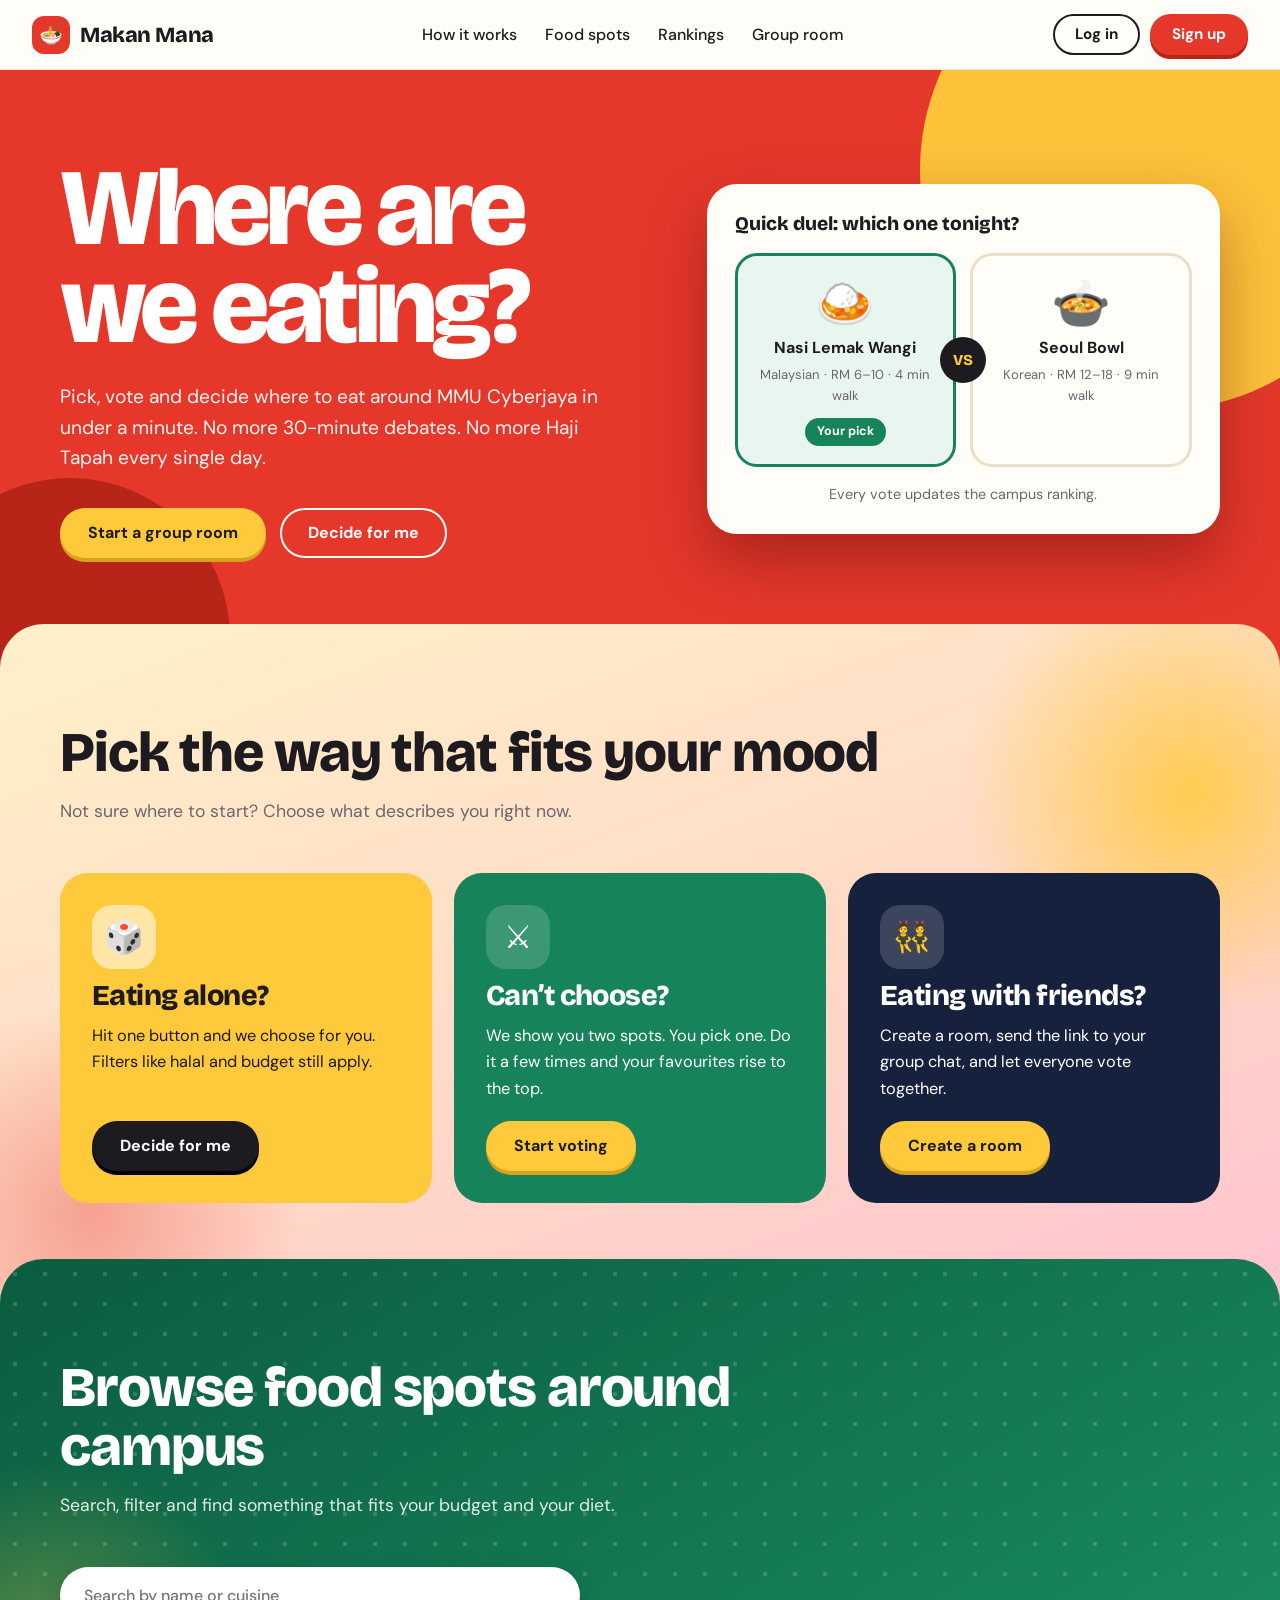
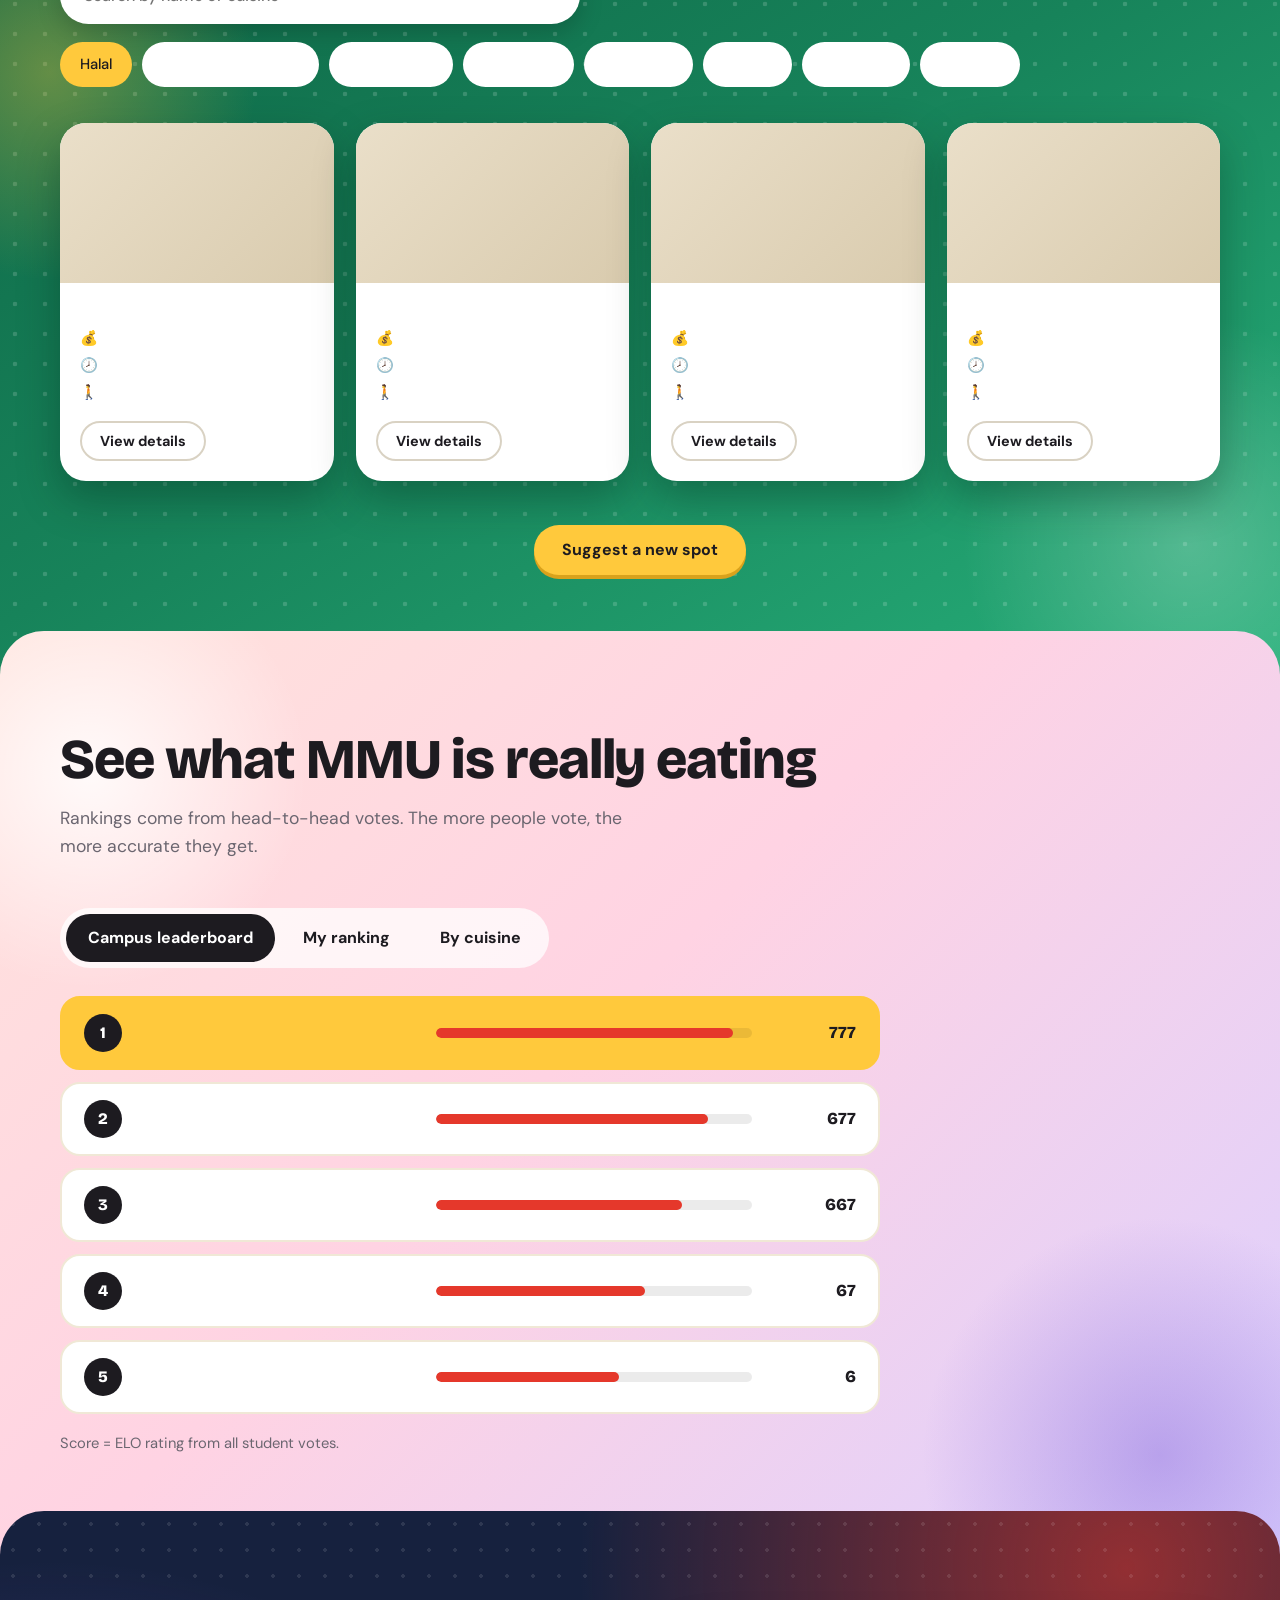
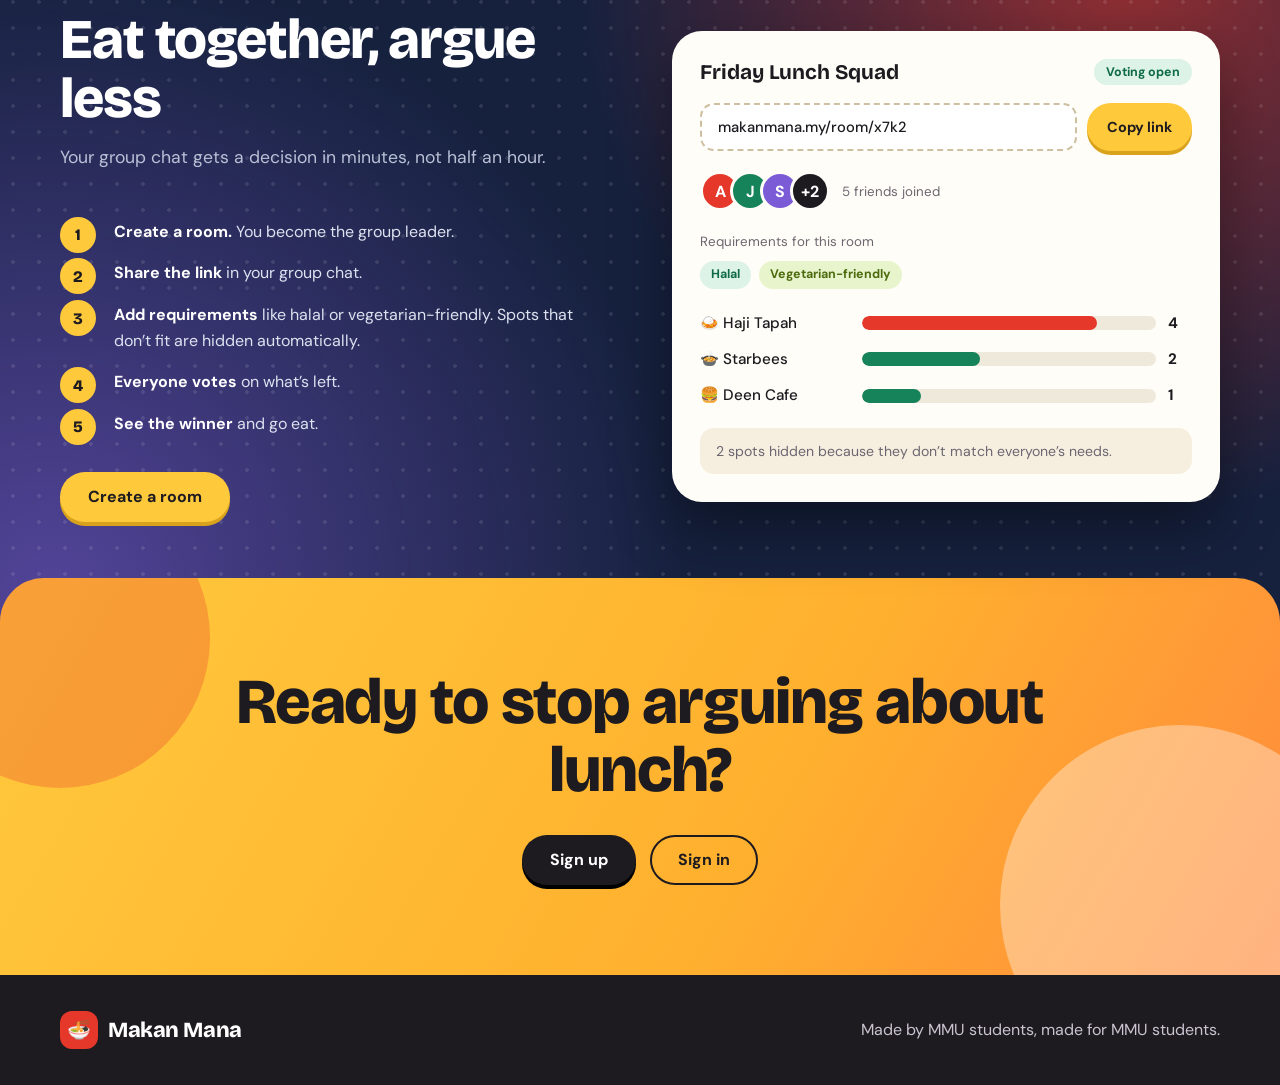
==== index.html @ 07e3cc0b "Added index.html and style.css" ====
<!DOCTYPE html>
<html lang="en">
<head>
<meta charset="UTF-8">
<meta name="viewport" content="width=device-width, initial-scale=1">
<title>Makan Mana – Decide where to eat at MMU Cyberjaya</title>
<link rel="preconnect" href="https://fonts.googleapis.com">
<link rel="preconnect" href="https://fonts.gstatic.com" crossorigin>
<link href="https://fonts.googleapis.com/css2?family=Bricolage+Grotesque:opsz,wght@12..96,700;12..96,800&family=DM+Sans:wght@400;500;700&display=swap" rel="stylesheet">
<link rel="stylesheet" href="style.css">
</head>
<body id="top">

<!-- NAV -->
<header class="nav">
  <a class="logo" href="#top"><span class="logo-mark">🍜</span>Makan Mana</a>
  <nav class="links" aria-label="Main">
    <a href="#how">How it works</a>
    <a href="#explore">Food spots</a>
    <a href="#rankings">Rankings</a>
    <a href="#group">Group room</a>
  </nav>
  <div class="auth">
    <button class="btn btn-ghost" type="button">Log in</button>
    <button class="btn btn-solid" type="button">Sign up</button>
  </div>
</header>

<main>

<!-- HERO -->
<section class="hero">
  <div class="wrap hero-grid">
    <div class="hero-copy">
      <h1>Where are we eating?</h1>
      <p class="lead">Pick, vote and decide where to eat around MMU Cyberjaya in under a minute. No more 30-minute debates. No more Haji Tapah every single day.</p>
      <div class="cta-row">
        <a class="btn btn-yellow" href="#group">Start a group room</a>
        <a class="btn btn-outline" href="#how">Decide for me</a>
      </div>
    </div>

    <div class="duel" id="vote">
      <p class="duel-title">Quick duel: which one tonight?</p>
      <div class="duel-opts">
        <label class="duel-opt">
          <input type="radio" name="duel" checked>
          <span class="duel-emoji">🍛</span>
          <strong>Nasi Lemak Wangi</strong>
          <small>Malaysian · RM 6–10 · 4 min walk</small>
          <span class="picked">Your pick</span>
        </label>
        <span class="vs">VS</span>
        <label class="duel-opt">
          <input type="radio" name="duel">
          <span class="duel-emoji">🍲</span>
          <strong>Seoul Bowl</strong>
          <small>Korean · RM 12–18 · 9 min walk</small>
          <span class="picked">Your pick</span>
        </label>
      </div>
      <p class="duel-note">Every vote updates the campus ranking.</p>
    </div>
  </div>
</section>

<!-- THREE WAYS -->
<section class="sec" id="how">
  <div class="wrap">
    <h2>Pick the way that fits your mood</h2>
    <p class="sub">Not sure where to start? Choose what describes you right now.</p>
    <div class="modes">
      <article class="mode m-yellow">
        <span class="mode-icon">🎲</span>
        <h3>Eating alone?</h3>
        <p>Hit one button and we choose for you. Filters like halal and budget still apply.</p>
        <button class="btn btn-dark" type="button">Decide for me</button>
      </article>
      <article class="mode m-green">
        <span class="mode-icon">⚔️</span>
        <h3>Can’t choose?</h3>
        <p>We show you two spots. You pick one. Do it a few times and your favourites rise to the top.</p>
        <a class="btn btn-yellow" href="#vote">Start voting</a>
      </article>
      <article class="mode m-navy">
        <span class="mode-icon">👯</span>
        <h3>Eating with friends?</h3>
        <p>Create a room, send the link to your group chat, and let everyone vote together.</p>
        <a class="btn btn-yellow" href="#group">Create a room</a>
      </article>
    </div>
  </div>
</section>

<!-- FOOD SPOTS -->
<section class="sec sec-sand" id="explore">
  <div class="wrap">
    <h2>Browse food spots around campus</h2>
    <p class="sub">Search, filter and find something that fits your budget and your diet.</p>

    <div class="filters">
      <input class="search" type="search" placeholder="Search by name or cuisine" aria-label="Search food spots">
      <div class="chips">
        <label class="chip"><input type="checkbox" checked>Halal</label>
        <label class="chip"><input type="checkbox">Vegetarian-friendly</label>
        <label class="chip"><input type="checkbox">Under RM10</label>
        <label class="chip"><input type="checkbox">Open now</label>
        <label class="chip"><input type="checkbox">Malaysian</label>
        <label class="chip"><input type="checkbox">Korean</label>
        <label class="chip"><input type="checkbox">Japanese</label>
        <label class="chip"><input type="checkbox">Western</label>
      </div>
    </div>

    <div class="cards" id="spot-list">
      <article class="spot">
        <div class="photo"></div>
        <div class="spot-body">
          <div class="tags"><span class="tag"></span><span class="tag"></span></div>
          <h3></h3>
          <ul class="facts">
            <li>💰 </li>
            <li>🕗 </li>
            <li>🚶 </li>
          </ul>
          <button class="btn btn-line" type="button">View details</button>
        </div>
      </article>
      <article class="spot">
        <div class="photo"></div>
        <div class="spot-body">
          <div class="tags"><span class="tag"></span><span class="tag"></span></div>
          <h3></h3>
          <ul class="facts">
            <li>💰 </li>
            <li>🕗 </li>
            <li>🚶 </li>
          </ul>
          <button class="btn btn-line" type="button">View details</button>
        </div>
      </article>
      <article class="spot">
        <div class="photo"></div>
        <div class="spot-body">
          <div class="tags"><span class="tag"></span><span class="tag"></span></div>
          <h3></h3>
          <ul class="facts">
            <li>💰 </li>
            <li>🕗 </li>
            <li>🚶 </li>
          </ul>
          <button class="btn btn-line" type="button">View details</button>
        </div>
      </article>
      <article class="spot">
        <div class="photo"></div>
        <div class="spot-body">
          <div class="tags"><span class="tag"></span><span class="tag"></span></div>
          <h3></h3>
          <ul class="facts">
            <li>💰 </li>
            <li>🕗 </li>
            <li>🚶 </li>
          </ul>
          <button class="btn btn-line" type="button">View details</button>
        </div>
      </article>
    </div>

    <div class="center"><button class="btn btn-dark" type="button">Suggest a new spot</button></div>
  </div>
</section>

<!-- RANKINGS -->
<section class="sec" id="rankings">
  <div class="wrap">
    <h2>See what MMU is really eating</h2>
    <p class="sub">Rankings come from head-to-head votes. The more people vote, the more accurate they get.</p>

    <div class="tabs">
      <input type="radio" name="rank" id="t1" checked>
      <input type="radio" name="rank" id="t2">
      <input type="radio" name="rank" id="t3">

      <div class="tabbar">
        <label for="t1">Campus leaderboard</label>
        <label for="t2">My ranking</label>
        <label for="t3">By cuisine</label>
      </div>

      <div class="panels">
        <div class="panel" id="p1">
          <ol class="board">
            <!-- Food name goes in each empty <span class="nm"></span>. -->
            <li><span class="pos">1</span><span class="nm"></span><span class="bar"><i style="width:94%"></i></span><span class="elo">777</span></li>
            <li><span class="pos">2</span><span class="nm"></span><span class="bar"><i style="width:86%"></i></span><span class="elo">677</span></li>
            <li><span class="pos">3</span><span class="nm"></span><span class="bar"><i style="width:78%"></i></span><span class="elo">667</span></li>
            <li><span class="pos">4</span><span class="nm"></span><span class="bar"><i style="width:66%"></i></span><span class="elo">67</span></li>
            <li><span class="pos">5</span><span class="nm"></span><span class="bar"><i style="width:58%"></i></span><span class="elo">6 </span></li>
          </ol>
          <p class="foot-note">Score = ELO rating from all student votes.</p>
        </div>

        <div class="panel" id="p2">
          <ol class="board">
            <!-- Food name goes in each empty <span class="nm"></span>. -->
            <li><span class="pos">1</span><span class="nm"></span><span class="bar"><i style="width:92%"></i></span><span class="elo">8 visits</span></li>
            <li><span class="pos">2</span><span class="nm"></span><span class="bar"><i style="width:70%"></i></span><span class="elo">6 visits</span></li>
            <li><span class="pos">3</span><span class="nm"></span><span class="bar"><i style="width:40%"></i></span><span class="elo">3 visits</span></li>
          </ol>
          <p class="foot-note">Built from your votes and visits. <button class="link-btn" type="button">Edit my list</button></p>
        </div>

        <div class="panel" id="p3">
          <div class="cuisines">
            <div class="cz"><span>🍛</span><h4>Malaysian</h4><p></p></div>
            <div class="cz"><span>🍲</span><h4>Korean</h4><p></p></div>
            <div class="cz"><span>🍜</span><h4>Japanese</h4><p></p></div>
            <div class="cz"><span>🍔</span><h4>Western</h4><p></p></div>
          </div>
          <p class="foot-note">The #1 spot in each cuisine right now.</p>
        </div>
      </div>
    </div>
  </div>
</section>

<! Group ROOM !>
<section class="sec sec-navy" id="group">
  <div class="wrap group-grid">
    <div class="group-copy">
      <h2>Eat together, argue less</h2>
      <p class="sub">Your group chat gets a decision in minutes, not half an hour.</p>
      <ol class="steps">
        <li><strong>Create a room.</strong> You become the group leader.</li>
        <li><strong>Share the link</strong> in your group chat.</li>
        <li><strong>Add requirements</strong> like halal or vegetarian-friendly. Spots that don’t fit are hidden automatically.</li>
        <li><strong>Everyone votes</strong> on what’s left.</li>
        <li><strong>See the winner</strong> and go eat.</li>
      </ol>
      <button class="btn btn-yellow" type="button">Create a room</button>
    </div>

    <div class="room" aria-label="Example group room">
      <div class="room-head">
        <strong>Friday Lunch Squad</strong>
        <span class="live">Voting open</span>
      </div>
      <div class="share">
        <input type="text" value="makanmana.my/room/x7k2" readonly aria-label="Room link">
        <button class="btn btn-yellow btn-sm" type="button">Copy link</button>
      </div>
      <div class="people">
        <span class="av a1">A</span><span class="av a2">J</span><span class="av a3">S</span><span class="av a4">+2</span>
        <small>5 friends joined</small>
      </div>
      <div class="reqs">
        <small>Requirements for this room</small>
        <span class="tag tag-halal">Halal</span><span class="tag tag-veg">Vegetarian-friendly</span>
      </div>
      <ul class="votes">
        <li><span>🍛 Haji Tapah</span><span class="vbar"><i style="width:80%"></i></span><b>4</b></li>
        <li><span>🍲 Starbees</span><span class="vbar"><i style="width:40%"></i></span><b>2</b></li>
        <li><span>🍔 Deen Cafe</span><span class="vbar"><i style="width:20%"></i></span><b>1</b></li>
      </ul>
      <p class="hidden-note">2 spots hidden because they don’t match everyone’s needs.</p>
    </div>
  </div>
</section>

<!-- FINAL CTA -->
<section class="cta-band">
  <div class="wrap">
    <h2>Ready to stop arguing about lunch?</h2>
    <div class="cta-row center-row">
      <button class="btn btn-dark" type="button">Sign up</button>
      <button class="btn btn-outline-dark" type="button">Sign in</button>
    </div>
  </div>
</section>

</main>

<footer class="footer">
  <div class="wrap foot-row">
    <a class="logo" href="#top"><span class="logo-mark">🍜</span>Makan Mana</a>
    <p>Made by MMU students, made for MMU students.</p>
  </div>
</footer>

</body>
</html>
---- style.css ----
/* ---------- Tokens ---------- */
:root{
  --red:#E5382B; --red-dark:#B72418;
  --yellow:#FFC93C; --green:#17835A; --navy:#16213E;
  --paper:#FFFDF7; --sand:#F6EFE0; --ink:#1D1B20; --muted:#6B6670;
  --display:"Bricolage Grotesque","Trebuchet MS",system-ui,sans-serif;
  --body:"DM Sans",system-ui,-apple-system,"Segoe UI",sans-serif;
}
*{box-sizing:border-box;margin:0;padding:0}
html{scroll-behavior:smooth;scroll-padding-top:80px}
body{font-family:var(--body);color:var(--ink);background:var(--paper);line-height:1.6;-webkit-font-smoothing:antialiased}
a{color:inherit;text-decoration:none}
ul,ol{list-style:none}
h1,h2,h3,h4{font-family:var(--display);font-weight:800;line-height:1.05;letter-spacing:-.02em}
:focus-visible{outline:3px solid var(--yellow);outline-offset:3px}
.wrap{max-width:1160px;margin:0 auto}
.center{text-align:center;margin-top:44px}

/* ---------- Buttons ---------- */
.btn{display:inline-block;font:700 1rem/1 var(--body);padding:15px 26px;border-radius:999px;border:2px solid transparent;cursor:pointer;transition:transform .15s,box-shadow .15s,background .15s}
.btn:hover{transform:translateY(-2px)}
.btn-sm{padding:11px 18px;font-size:.9rem}
.btn-solid{background:var(--red);color:#fff;box-shadow:0 4px 0 var(--red-dark)}
.btn-ghost{background:transparent;color:var(--ink);border-color:var(--ink)}
.btn-yellow{background:var(--yellow);color:var(--ink);box-shadow:0 4px 0 #D9A21C}
.btn-outline{background:transparent;color:#fff;border-color:#fff}
.btn-outline:hover{background:#fff;color:var(--red)}
.btn-dark{background:var(--ink);color:#fff;box-shadow:0 4px 0 #000}
.btn-outline-dark{background:transparent;color:var(--ink);border-color:var(--ink)}
.btn-line{background:transparent;color:var(--ink);border-color:#D9D2C3;padding:11px 18px;font-size:.9rem}
.btn-line:hover{border-color:var(--ink)}
.link-btn{background:none;border:0;font:700 inherit/inherit var(--body);color:var(--red);text-decoration:underline;cursor:pointer}

/* ---------- Nav ---------- */
.nav{position:sticky;top:0;z-index:50;display:flex;align-items:center;justify-content:space-between;gap:24px;padding:14px 32px;background:rgba(255,253,247,.92);backdrop-filter:blur(10px);border-bottom:1px solid #EFE8D8}
.logo{display:flex;align-items:center;gap:10px;font:800 1.35rem var(--display);letter-spacing:-.02em}
.logo-mark{display:grid;place-items:center;width:38px;height:38px;border-radius:12px;background:var(--red);font-size:1.2rem}
.links{display:flex;gap:28px;font-weight:500}
.links a:hover{color:var(--red)}
.auth{display:flex;gap:10px}
.auth .btn{padding:11px 20px;font-size:.95rem}

/* ---------- Hero ---------- */
.hero{position:relative;overflow:hidden;background:var(--red);color:#fff;padding:90px 32px 110px}
.hero::before{content:"";position:absolute;right:-120px;top:-140px;width:480px;height:480px;border-radius:50%;background:var(--yellow);opacity:.95}
.hero::after{content:"";position:absolute;left:-90px;bottom:-130px;width:320px;height:320px;border-radius:50%;background:var(--red-dark)}
.hero-grid{position:relative;z-index:1;display:grid;grid-template-columns:1.15fr 1fr;gap:56px;align-items:center}
.hero h1{font-size:clamp(3.2rem,8.5vw,7rem);line-height:.9;letter-spacing:-.04em}
.lead{margin:26px 0 34px;max-width:30em;font-size:1.2rem;opacity:.95}
.cta-row{display:flex;flex-wrap:wrap;gap:14px}

.duel{background:var(--paper);color:var(--ink);padding:28px;border-radius:30px;box-shadow:0 26px 60px rgba(60,0,0,.35)}
.duel-title{font:800 1.2rem var(--display);margin-bottom:18px}
.duel-opts{position:relative;display:grid;grid-template-columns:1fr 1fr;gap:14px}
.duel-opt{position:relative;display:flex;flex-direction:column;gap:4px;padding:22px 16px 18px;border:3px solid #EADFC9;border-radius:22px;cursor:pointer;text-align:center;transition:border-color .15s,background .15s,transform .15s}
.duel-opt input{position:absolute;opacity:0;pointer-events:none}
.duel-opt:hover{transform:translateY(-3px)}
.duel-opt:has(input:checked){border-color:var(--green);background:#E9F6EF}
.duel-opt:has(input:focus-visible){outline:3px solid var(--yellow);outline-offset:3px}
.duel-emoji{font-size:3rem;line-height:1.1}
.duel-opt small{color:var(--muted);font-size:.82rem}
.picked{display:none;margin-top:8px;align-self:center;padding:4px 12px;border-radius:999px;background:var(--green);color:#fff;font-size:.78rem;font-weight:700}
.duel-opt:has(input:checked) .picked{display:inline-block}
.vs{position:absolute;left:50%;top:50%;transform:translate(-50%,-50%);z-index:2;display:grid;place-items:center;width:46px;height:46px;border-radius:50%;background:var(--ink);color:var(--yellow);font:800 .95rem var(--display)}
.duel-note{margin-top:16px;color:var(--muted);font-size:.9rem;text-align:center}

/* ---------- Sections ---------- */
.sec{padding:100px 32px}
.sec h2{font-size:clamp(2.1rem,4.6vw,3.5rem);max-width:15em}
.sub{margin:14px 0 48px;max-width:34em;font-size:1.1rem;color:var(--muted)}
.sec-sand{background:var(--sand)}
.sec-navy{background:var(--navy);color:#fff}
.sec-navy .sub{color:#B9C0D6}

/* Modes */
.modes{display:grid;grid-template-columns:repeat(3,1fr);gap:22px}
.mode{display:flex;flex-direction:column;align-items:flex-start;gap:12px;padding:32px;border-radius:28px;min-height:330px}
.mode p{flex:1;font-size:1.02rem}
.mode h3{font-size:1.8rem}
.mode-icon{display:grid;place-items:center;width:64px;height:64px;border-radius:20px;background:rgba(255,255,255,.55);font-size:2rem}
.m-yellow{background:var(--yellow)}
.m-green{background:var(--green);color:#fff}
.m-green .mode-icon,.m-navy .mode-icon{background:rgba(255,255,255,.16)}
.m-navy{background:var(--navy);color:#fff}

/* Filters */
.filters{margin-bottom:36px}
.search{width:100%;max-width:520px;padding:16px 22px;border:2px solid #E2D8C2;border-radius:999px;background:#fff;font:500 1rem var(--body)}
.search:focus{outline:none;border-color:var(--red)}
.chips{display:flex;flex-wrap:wrap;gap:10px;margin-top:18px}
.chip{position:relative;padding:9px 18px;border:2px solid #E2D8C2;border-radius:999px;background:#fff;font-weight:500;font-size:.92rem;cursor:pointer;transition:all .15s}
.chip input{position:absolute;opacity:0;pointer-events:none}
.chip:hover{border-color:var(--ink)}
.chip:has(input:checked){background:var(--ink);border-color:var(--ink);color:#fff}
.chip:has(input:focus-visible){outline:3px solid var(--yellow);outline-offset:2px}

/* Spot cards */
.cards{display:grid;grid-template-columns:repeat(4,1fr);gap:22px}
.spot{overflow:hidden;border-radius:26px;background:#fff;box-shadow:0 10px 30px rgba(70,50,10,.1);transition:transform .2s}
.spot:hover{transform:translateY(-6px)}
.photo{display:grid;place-items:center;height:160px;font-size:4rem}
.p1{background:linear-gradient(135deg,#FFB347,#FF7A3D)}
.p2{background:linear-gradient(135deg,#FF8FA3,#E5382B)}
.p3{background:linear-gradient(135deg,#7DD3A8,#17835A)}
.p4{background:linear-gradient(135deg,#FFE066,#F4A300)}
.spot-body{display:flex;flex-direction:column;gap:12px;padding:20px}
.spot h3{font-size:1.3rem}
.tags{display:flex;flex-wrap:wrap;gap:6px}
.tag{padding:4px 11px;border-radius:999px;background:#EFE9DC;font-size:.78rem;font-weight:700}
.tag-halal{background:#DDF3E8;color:#0E6A47}
.tag-veg{background:#E8F5CC;color:#4C6B0E}
.facts{display:grid;gap:4px;font-size:.9rem;color:var(--muted)}
.spot .btn{align-self:flex-start;margin-top:4px}

/* Rankings (CSS-only tabs) */
.tabs input{position:absolute;opacity:0;pointer-events:none}
.tabbar{display:inline-flex;flex-wrap:wrap;gap:6px;padding:6px;border-radius:999px;background:var(--sand)}
.tabbar label{padding:11px 22px;border-radius:999px;font-weight:700;cursor:pointer;transition:background .15s}
.tabbar label:hover{background:#EADFC9}
#t1:checked ~ .tabbar label[for="t1"],
#t2:checked ~ .tabbar label[for="t2"],
#t3:checked ~ .tabbar label[for="t3"]{background:var(--ink);color:#fff}
#t1:focus-visible ~ .tabbar label[for="t1"],
#t2:focus-visible ~ .tabbar label[for="t2"],
#t3:focus-visible ~ .tabbar label[for="t3"]{outline:3px solid var(--yellow);outline-offset:2px}
.panels{margin-top:28px}
.panel{display:none;max-width:820px}
#t1:checked ~ .panels #p1,
#t2:checked ~ .panels #p2,
#t3:checked ~ .panels #p3{display:block}
.board{display:grid;gap:12px}
.board li{display:grid;grid-template-columns:46px 1.3fr 1.5fr 88px;align-items:center;gap:16px;padding:16px 22px;border-radius:20px;background:#fff;border:2px solid #F0E8D6}
.board li:first-child{background:var(--yellow);border-color:var(--yellow)}
.pos{display:grid;place-items:center;width:38px;height:38px;border-radius:50%;background:var(--ink);color:#fff;font:800 1rem var(--display)}
.nm{font-weight:700}
.bar{height:10px;border-radius:99px;background:rgba(0,0,0,.08);overflow:hidden}
.bar i{display:block;height:100%;border-radius:99px;background:var(--red)}
.elo{text-align:right;font:800 1.05rem var(--display)}
.foot-note{margin-top:18px;color:var(--muted);font-size:.92rem}
.cuisines{display:grid;grid-template-columns:repeat(4,1fr);gap:16px;max-width:none}
.cz{padding:24px;border-radius:22px;background:var(--sand);text-align:center}
.cz span{font-size:2.4rem}
.cz h4{margin:6px 0 2px;font-size:1.15rem}
.cz p{font-weight:500;color:var(--muted)}

/* Group room */
.group-grid{display:grid;grid-template-columns:1fr 1fr;gap:64px;align-items:center}
.steps{counter-reset:s;display:grid;gap:16px;margin-bottom:36px}
.steps li{counter-increment:s;position:relative;padding-left:54px;color:#DDE2F0}
.steps li::before{content:counter(s);position:absolute;left:0;top:-2px;display:grid;place-items:center;width:36px;height:36px;border-radius:50%;background:var(--yellow);color:var(--ink);font:800 1rem var(--display)}
.steps strong{color:#fff}
.room{padding:28px;border-radius:30px;background:var(--paper);color:var(--ink);box-shadow:0 26px 60px rgba(0,0,0,.4)}
.room-head{display:flex;justify-content:space-between;align-items:center;margin-bottom:18px;font:800 1.3rem var(--display)}
.live{padding:5px 12px;border-radius:999px;background:#DDF3E8;color:#0E6A47;font:700 .78rem var(--body)}
.share{display:flex;gap:10px;margin-bottom:20px}
.share input{flex:1;min-width:0;padding:12px 16px;border:2px dashed #CDBF9F;border-radius:14px;background:#fff;font:500 .92rem var(--body);color:var(--ink)}
.people{display:flex;align-items:center;margin-bottom:20px}
.av{display:grid;place-items:center;width:40px;height:40px;margin-right:-10px;border:3px solid var(--paper);border-radius:50%;font-weight:700;color:#fff}
.a1{background:var(--red)}.a2{background:var(--green)}.a3{background:#7B5BD6}.a4{background:var(--ink)}
.people small{margin-left:22px;color:var(--muted)}
.reqs{display:flex;flex-wrap:wrap;align-items:center;gap:8px;margin-bottom:22px}
.reqs small{width:100%;color:var(--muted)}
.votes{display:grid;gap:12px}
.votes li{display:grid;grid-template-columns:150px 1fr 24px;align-items:center;gap:12px;font-weight:500;font-size:.95rem}
.vbar{height:14px;border-radius:99px;background:#EFE9DC;overflow:hidden}
.vbar i{display:block;height:100%;border-radius:99px;background:var(--green)}
.votes li:first-child .vbar i{background:var(--red)}
.hidden-note{margin-top:20px;padding:12px 16px;border-radius:14px;background:var(--sand);color:var(--muted);font-size:.88rem}

/* CTA + footer */
.cta-band{padding:90px 32px;background:var(--yellow);text-align:center}
.cta-band h2{margin:0 auto 32px;max-width:14em;font-size:clamp(2.2rem,5vw,4rem)}
.center-row{justify-content:center}
.footer{padding:36px 32px;background:var(--ink);color:#C9C4D0}
.foot-row{display:flex;flex-wrap:wrap;justify-content:space-between;align-items:center;gap:16px}
.footer .logo{color:#fff}

/* ---------- Responsive ---------- */
@media (max-width:1020px){
  .cards{grid-template-columns:repeat(2,1fr)}
  .modes{grid-template-columns:1fr}
  .mode{min-height:0}
  .cuisines{grid-template-columns:repeat(2,1fr)}
}
@media (max-width:860px){
  .hero-grid,.group-grid{grid-template-columns:1fr}
  .group-grid{gap:44px}
  .links{display:none}
}
@media (max-width:560px){
  .nav{padding:12px 16px}
  .auth .btn{padding:10px 14px}
  .hero{padding:60px 20px 80px}
  .sec,.cta-band{padding:72px 20px}
  .cards{grid-template-columns:1fr}
  .board li{grid-template-columns:38px 1fr 70px}
  .board .bar{display:none}
  .votes li{grid-template-columns:120px 1fr 20px}
  .duel,.room{padding:20px}
}
@media (prefers-reduced-motion:reduce){
  html{scroll-behavior:auto}
  *{transition:none!important}
}

/* ---------- Blank placeholders ---------- */
.photo{background:linear-gradient(135deg,#EADFC9,#D9CBAE)}
.tag:empty{display:none}
.board:empty::before{content:"Rankings will show up here.";display:block;padding:34px;border:2px dashed rgba(22,33,62,.25);border-radius:20px;background:rgba(255,255,255,.65);color:var(--muted);text-align:center;font-weight:500}

/* ---------- Colourful layered sections ---------- */
.sec,.cta-band{position:relative;overflow:hidden;margin-top:-44px;border-radius:44px 44px 0 0}
.sec .wrap,.cta-band .wrap{position:relative;z-index:1}
.sec::before,.sec::after,.cta-band::before,.cta-band::after{content:"";position:absolute;pointer-events:none}

/* How it works: sunrise */
#how{background:linear-gradient(160deg,#FFF1C9 0%,#FFD9C7 55%,#FFC4D0 100%)}
#how::before{right:-140px;top:-60px;width:460px;height:460px;border-radius:50%;background:radial-gradient(circle,rgba(255,201,60,.85),rgba(255,201,60,0) 70%)}
#how::after{left:-120px;bottom:-120px;width:420px;height:420px;border-radius:50%;background:radial-gradient(circle,rgba(229,56,43,.35),rgba(229,56,43,0) 70%)}

/* Food spots: pandan green with dot pattern */
#explore{background:radial-gradient(rgba(255,255,255,.16) 2px,transparent 2.6px) 0 0/30px 30px,linear-gradient(150deg,#0B5C3F 0%,#17835A 55%,#27B07A 100%);color:#fff}
#explore::before{left:-160px;top:20%;width:420px;height:420px;border-radius:50%;background:radial-gradient(circle,rgba(255,201,60,.35),rgba(255,201,60,0) 70%)}
#explore::after{right:-140px;bottom:-100px;width:460px;height:460px;border-radius:50%;background:radial-gradient(circle,rgba(255,255,255,.22),rgba(255,255,255,0) 70%)}
#explore .sub{color:rgba(255,255,255,.88)}
#explore .search{border-color:transparent;box-shadow:0 8px 24px rgba(0,0,0,.18)}
#explore .chip{border-color:transparent}
#explore .chip:has(input:checked){background:var(--yellow);color:var(--ink)}
#explore .spot{box-shadow:0 18px 40px rgba(0,40,25,.35)}
#explore .btn-dark{background:var(--yellow);color:var(--ink);box-shadow:0 4px 0 #D9A21C}

/* Rankings: blush and lavender */
#rankings{background:linear-gradient(135deg,#FFE3DC 0%,#FFD3E3 45%,#DCD0FF 100%)}
#rankings::before{left:-130px;top:-80px;width:440px;height:440px;border-radius:50%;background:radial-gradient(circle,rgba(255,255,255,.85),rgba(255,255,255,0) 70%)}
#rankings::after{right:-120px;bottom:-140px;width:480px;height:480px;border-radius:50%;background:radial-gradient(circle,rgba(123,91,214,.4),rgba(123,91,214,0) 70%)}
#rankings .tabbar{background:rgba(255,255,255,.75)}
#rankings .tabbar label:hover{background:rgba(255,201,60,.45)}
#rankings .cz{background:rgba(255,255,255,.8)}

/* Group room: night glow */
#group{background:radial-gradient(circle at 88% 8%,rgba(229,56,43,.6),transparent 42%),radial-gradient(circle at 4% 96%,rgba(123,91,214,.6),transparent 45%),var(--navy)}
#group::before{inset:0;background:radial-gradient(rgba(255,255,255,.1) 1.6px,transparent 2px) 0 0/26px 26px}

/* Final call to action */
.cta-band{background:linear-gradient(120deg,#FFC93C 0%,#FFB02E 60%,#FF8A3D 100%)}
.cta-band::before{left:-90px;top:-90px;width:300px;height:300px;border-radius:50%;background:rgba(229,56,43,.28)}
.cta-band::after{right:-80px;bottom:-110px;width:360px;height:360px;border-radius:50%;background:rgba(255,255,255,.35)}
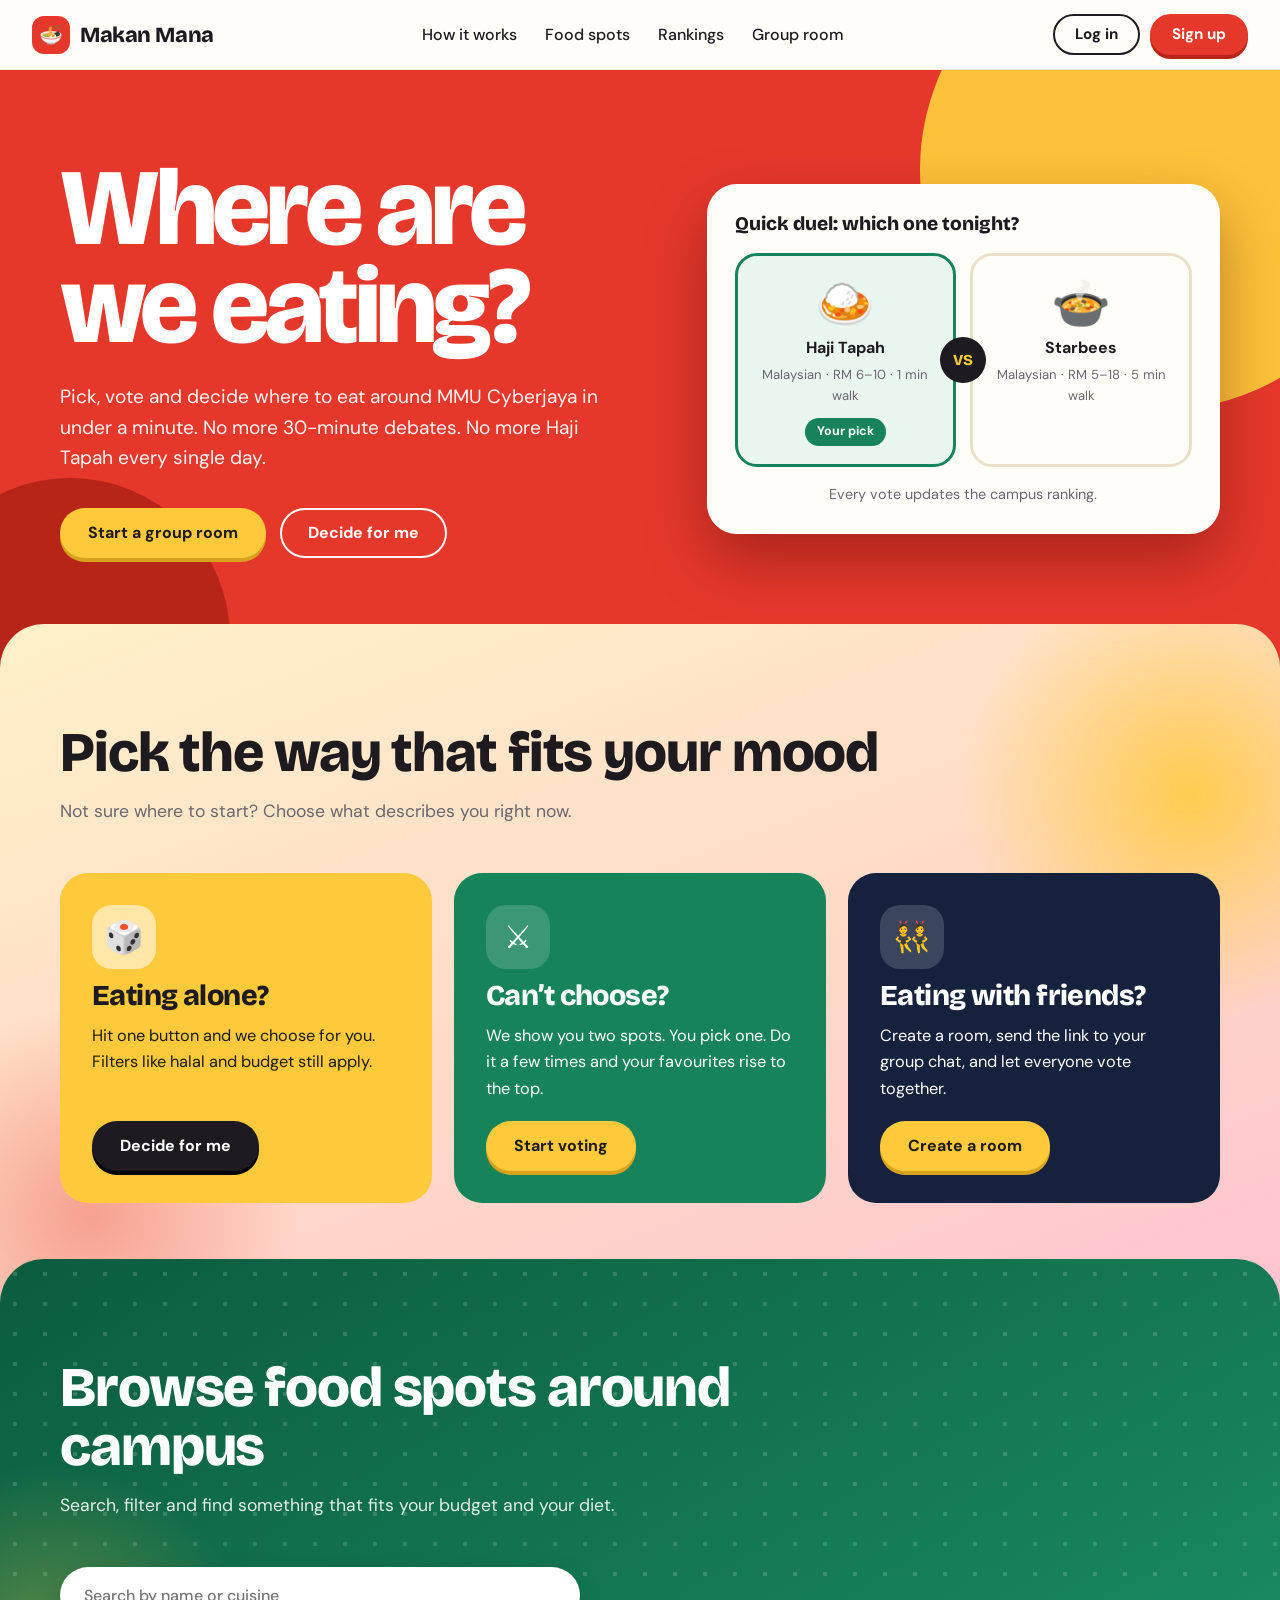
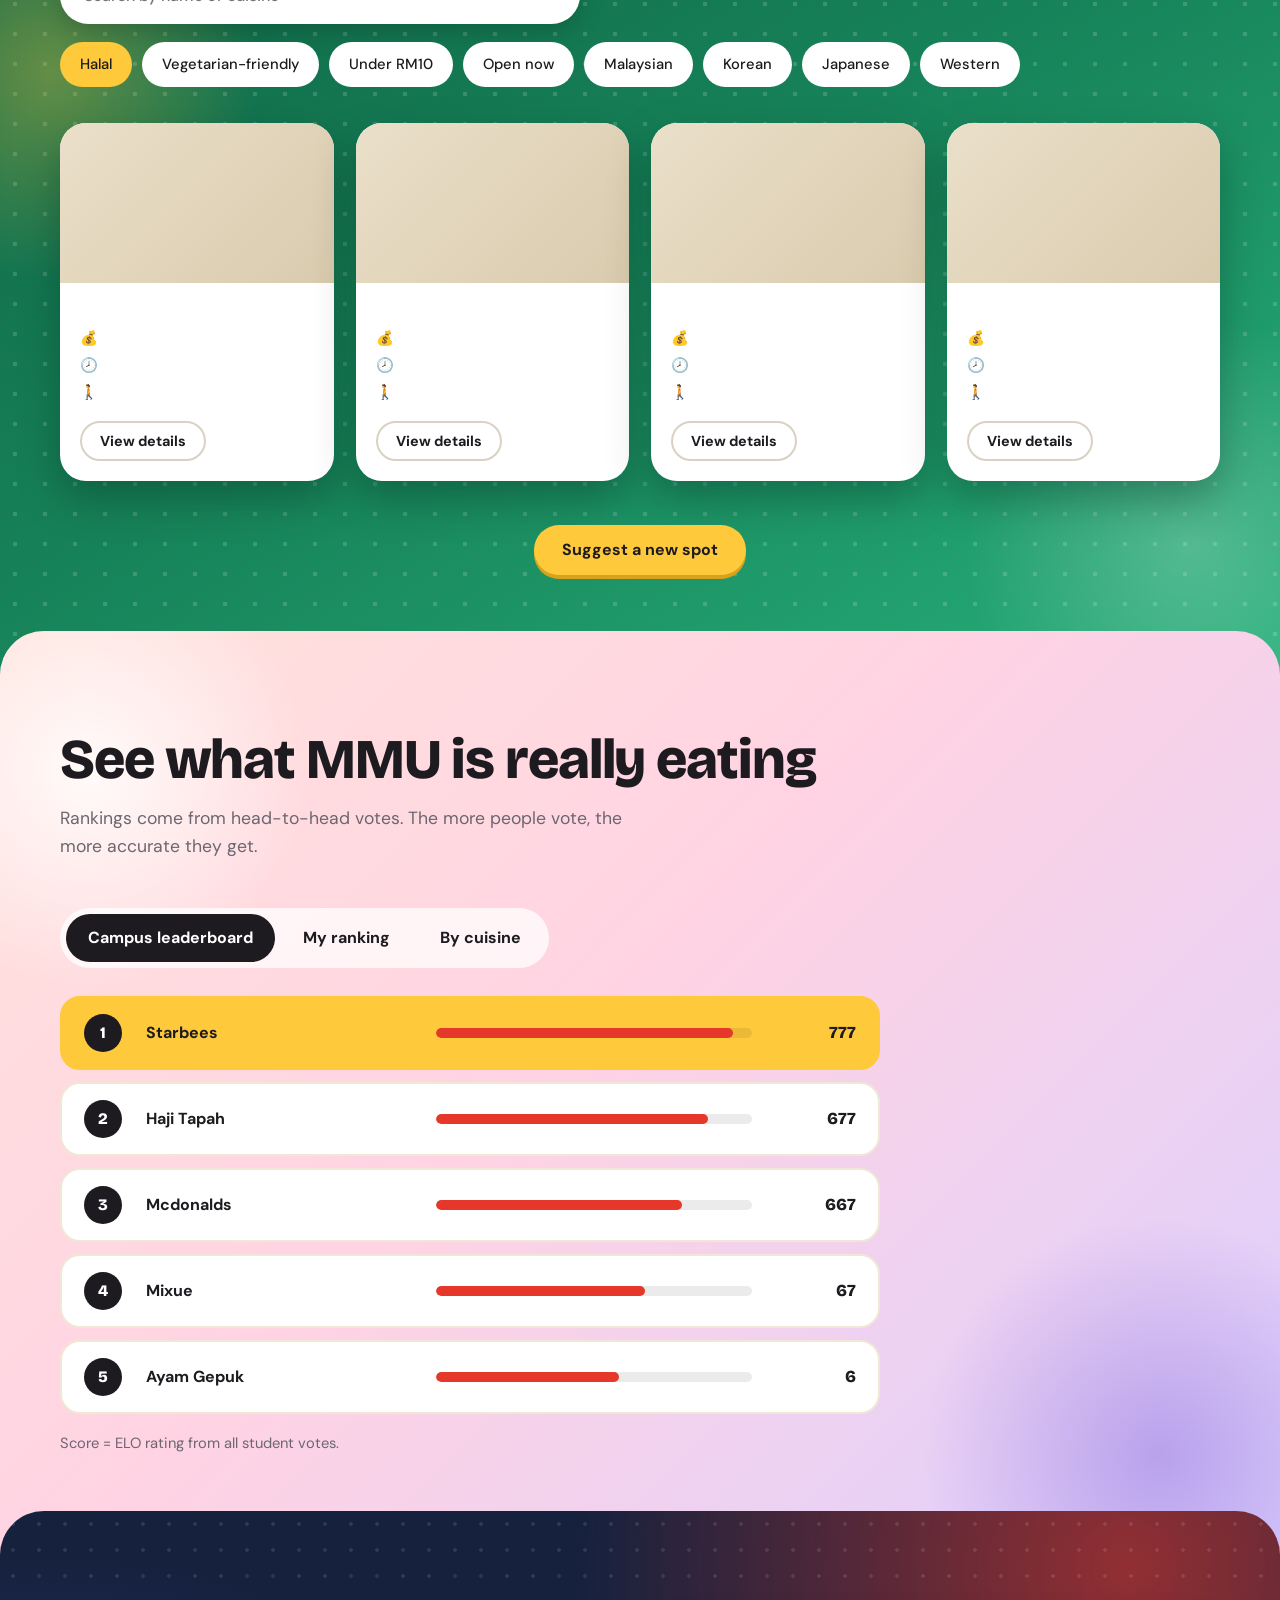
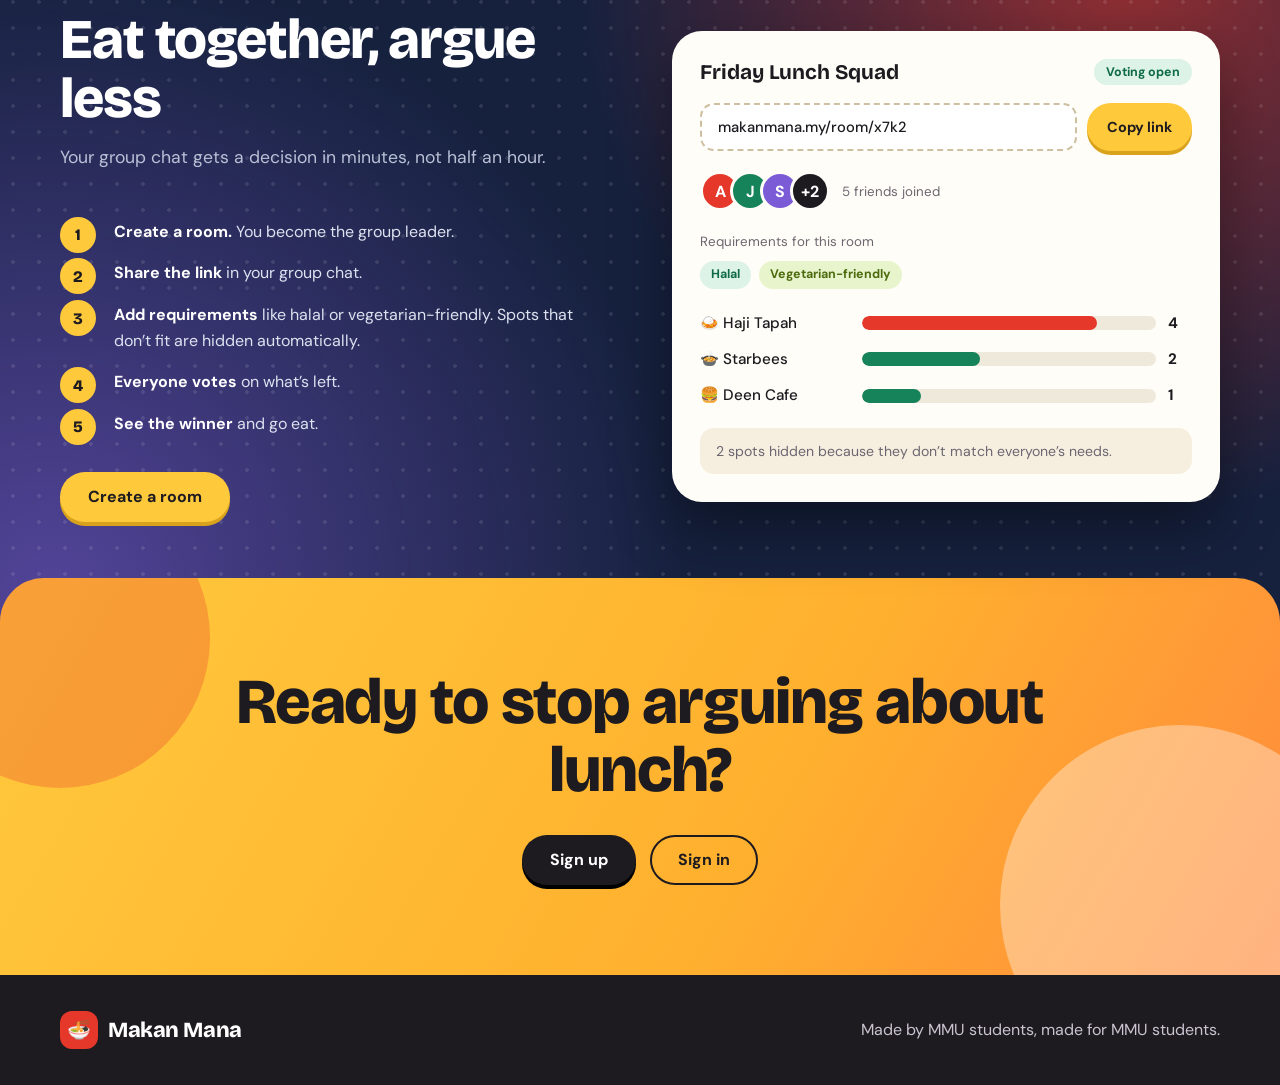
==== commit 11ab1e20: "modified index.html" ====
--- a/index.html
+++ b/index.html
@@ -46,16 +46,16 @@
         <label class="duel-opt">
           <input type="radio" name="duel" checked>
           <span class="duel-emoji">🍛</span>
-          <strong>Nasi Lemak Wangi</strong>
-          <small>Malaysian · RM 6–10 · 4 min walk</small>
+          <strong>Haji Tapah</strong>
+          <small>Malaysian · RM 6–10 · 1 min walk</small>
           <span class="picked">Your pick</span>
         </label>
         <span class="vs">VS</span>
         <label class="duel-opt">
           <input type="radio" name="duel">
           <span class="duel-emoji">🍲</span>
-          <strong>Seoul Bowl</strong>
-          <small>Korean · RM 12–18 · 9 min walk</small>
+          <strong>Starbees</strong>
+          <small>Malaysian · RM 5–18 · 5 min walk</small>
           <span class="picked">Your pick</span>
         </label>
       </div>
@@ -192,11 +192,11 @@
         <div class="panel" id="p1">
           <ol class="board">
             <!-- Food name goes in each empty <span class="nm"></span>. -->
-            <li><span class="pos">1</span><span class="nm"></span><span class="bar"><i style="width:94%"></i></span><span class="elo">777</span></li>
-            <li><span class="pos">2</span><span class="nm"></span><span class="bar"><i style="width:86%"></i></span><span class="elo">677</span></li>
-            <li><span class="pos">3</span><span class="nm"></span><span class="bar"><i style="width:78%"></i></span><span class="elo">667</span></li>
-            <li><span class="pos">4</span><span class="nm"></span><span class="bar"><i style="width:66%"></i></span><span class="elo">67</span></li>
-            <li><span class="pos">5</span><span class="nm"></span><span class="bar"><i style="width:58%"></i></span><span class="elo">6 </span></li>
+            <li><span class="pos">1</span><span class="nm">Starbees</span><span class="bar"><i style="width:94%"></i></span><span class="elo">777</span></li>
+            <li><span class="pos">2</span><span class="nm">Haji Tapah</span><span class="bar"><i style="width:86%"></i></span><span class="elo">677</span></li>
+            <li><span class="pos">3</span><span class="nm">Mcdonalds</span><span class="bar"><i style="width:78%"></i></span><span class="elo">667</span></li>
+            <li><span class="pos">4</span><span class="nm">Mixue</span><span class="bar"><i style="width:66%"></i></span><span class="elo">67</span></li>
+            <li><span class="pos">5</span><span class="nm">Ayam Gepuk</span><span class="bar"><i style="width:58%"></i></span><span class="elo">6 </span></li>
           </ol>
           <p class="foot-note">Score = ELO rating from all student votes.</p>
         </div>
--- a/style.css
+++ b/style.css
@@ -1,247 +1,1228 @@
 /* ---------- Tokens ---------- */
-:root{
-  --red:#E5382B; --red-dark:#B72418;
-  --yellow:#FFC93C; --green:#17835A; --navy:#16213E;
-  --paper:#FFFDF7; --sand:#F6EFE0; --ink:#1D1B20; --muted:#6B6670;
-  --display:"Bricolage Grotesque","Trebuchet MS",system-ui,sans-serif;
-  --body:"DM Sans",system-ui,-apple-system,"Segoe UI",sans-serif;
-}
-*{box-sizing:border-box;margin:0;padding:0}
-html{scroll-behavior:smooth;scroll-padding-top:80px}
-body{font-family:var(--body);color:var(--ink);background:var(--paper);line-height:1.6;-webkit-font-smoothing:antialiased}
-a{color:inherit;text-decoration:none}
-ul,ol{list-style:none}
-h1,h2,h3,h4{font-family:var(--display);font-weight:800;line-height:1.05;letter-spacing:-.02em}
-:focus-visible{outline:3px solid var(--yellow);outline-offset:3px}
-.wrap{max-width:1160px;margin:0 auto}
-.center{text-align:center;margin-top:44px}
+:root {
+    --red: #E5382B;
+    --red-dark: #B72418;
+    --yellow: #FFC93C;
+    --green: #17835A;
+    --navy: #16213E;
+    --paper: #FFFDF7;
+    --sand: #F6EFE0;
+    --ink: #1D1B20;
+    --muted: #6B6670;
+    --display: "Bricolage Grotesque","Trebuchet MS",system-ui,sans-serif;
+    --body: "DM Sans",system-ui,-apple-system,"Segoe UI",sans-serif;
+}
+
+* {
+    box-sizing: border-box;
+    margin: 0;
+    padding: 0;
+}
+
+html {
+    scroll-behavior: smooth;
+    scroll-padding-top: 80px;
+}
+
+body {
+    font-family: var(--body);
+    color: var(--ink);
+    background: var(--paper);
+    line-height: 1.6;
+    -webkit-font-smoothing: antialiased;
+}
+
+a {
+    color: inherit;
+    text-decoration: none;
+}
+
+ul,
+ol {
+    list-style: none;
+}
+
+h1,
+h2,
+h3,
+h4 {
+    font-family: var(--display);
+    font-weight: 800;
+    line-height: 1.05;
+    letter-spacing: -.02em;
+}
+
+:focus-visible {
+    outline: 3px solid var(--yellow);
+    outline-offset: 3px;
+}
+
+.wrap {
+    max-width: 1160px;
+    margin: 0 auto;
+}
+
+.center {
+    text-align: center;
+    margin-top: 44px;
+}
 
 /* ---------- Buttons ---------- */
-.btn{display:inline-block;font:700 1rem/1 var(--body);padding:15px 26px;border-radius:999px;border:2px solid transparent;cursor:pointer;transition:transform .15s,box-shadow .15s,background .15s}
-.btn:hover{transform:translateY(-2px)}
-.btn-sm{padding:11px 18px;font-size:.9rem}
-.btn-solid{background:var(--red);color:#fff;box-shadow:0 4px 0 var(--red-dark)}
-.btn-ghost{background:transparent;color:var(--ink);border-color:var(--ink)}
-.btn-yellow{background:var(--yellow);color:var(--ink);box-shadow:0 4px 0 #D9A21C}
-.btn-outline{background:transparent;color:#fff;border-color:#fff}
-.btn-outline:hover{background:#fff;color:var(--red)}
-.btn-dark{background:var(--ink);color:#fff;box-shadow:0 4px 0 #000}
-.btn-outline-dark{background:transparent;color:var(--ink);border-color:var(--ink)}
-.btn-line{background:transparent;color:var(--ink);border-color:#D9D2C3;padding:11px 18px;font-size:.9rem}
-.btn-line:hover{border-color:var(--ink)}
-.link-btn{background:none;border:0;font:700 inherit/inherit var(--body);color:var(--red);text-decoration:underline;cursor:pointer}
+.btn {
+    display: inline-block;
+    font: 700 1rem/1 var(--body);
+    padding: 15px 26px;
+    border-radius: 999px;
+    border: 2px solid transparent;
+    cursor: pointer;
+    transition: transform .15s,box-shadow .15s,background .15s;
+}
+
+.btn:hover {
+    transform: translateY(-2px);
+}
+
+.btn-sm {
+    padding: 11px 18px;
+    font-size: .9rem;
+}
+
+.btn-solid {
+    background: var(--red);
+    color: #fff;
+    box-shadow: 0 4px 0 var(--red-dark);
+}
+
+.btn-ghost {
+    background: transparent;
+    color: var(--ink);
+    border-color: var(--ink);
+}
+
+.btn-yellow {
+    background: var(--yellow);
+    color: var(--ink);
+    box-shadow: 0 4px 0 #D9A21C;
+}
+
+.btn-outline {
+    background: transparent;
+    color: #fff;
+    border-color: #fff;
+}
+
+.btn-outline:hover {
+    background: #fff;
+    color: var(--red);
+}
+
+.btn-dark {
+    background: var(--ink);
+    color: #fff;
+    box-shadow: 0 4px 0 #000;
+}
+
+.btn-outline-dark {
+    background: transparent;
+    color: var(--ink);
+    border-color: var(--ink);
+}
+
+.btn-line {
+    background: transparent;
+    color: var(--ink);
+    border-color: #D9D2C3;
+    padding: 11px 18px;
+    font-size: .9rem;
+}
+
+.btn-line:hover {
+    border-color: var(--ink);
+}
+
+.link-btn {
+    background: none;
+    border: 0;
+    font: 700 inherit/inherit var(--body);
+    color: var(--red);
+    text-decoration: underline;
+    cursor: pointer;
+}
 
 /* ---------- Nav ---------- */
-.nav{position:sticky;top:0;z-index:50;display:flex;align-items:center;justify-content:space-between;gap:24px;padding:14px 32px;background:rgba(255,253,247,.92);backdrop-filter:blur(10px);border-bottom:1px solid #EFE8D8}
-.logo{display:flex;align-items:center;gap:10px;font:800 1.35rem var(--display);letter-spacing:-.02em}
-.logo-mark{display:grid;place-items:center;width:38px;height:38px;border-radius:12px;background:var(--red);font-size:1.2rem}
-.links{display:flex;gap:28px;font-weight:500}
-.links a:hover{color:var(--red)}
-.auth{display:flex;gap:10px}
-.auth .btn{padding:11px 20px;font-size:.95rem}
+.nav {
+    position: sticky;
+    top: 0;
+    z-index: 50;
+    display: flex;
+    align-items: center;
+    justify-content: space-between;
+    gap: 24px;
+    padding: 14px 32px;
+    background: rgba(255,253,247,.92);
+    backdrop-filter: blur(10px);
+    border-bottom: 1px solid #EFE8D8;
+}
+
+.logo {
+    display: flex;
+    align-items: center;
+    gap: 10px;
+    font: 800 1.35rem var(--display);
+    letter-spacing: -.02em;
+}
+
+.logo-mark {
+    display: grid;
+    place-items: center;
+    width: 38px;
+    height: 38px;
+    border-radius: 12px;
+    background: var(--red);
+    font-size: 1.2rem;
+}
+
+.links {
+    display: flex;
+    gap: 28px;
+    font-weight: 500;
+}
+
+.links a:hover {
+    color: var(--red);
+}
+
+.auth {
+    display: flex;
+    gap: 10px;
+}
+
+.auth .btn {
+    padding: 11px 20px;
+    font-size: .95rem;
+}
 
 /* ---------- Hero ---------- */
-.hero{position:relative;overflow:hidden;background:var(--red);color:#fff;padding:90px 32px 110px}
-.hero::before{content:"";position:absolute;right:-120px;top:-140px;width:480px;height:480px;border-radius:50%;background:var(--yellow);opacity:.95}
-.hero::after{content:"";position:absolute;left:-90px;bottom:-130px;width:320px;height:320px;border-radius:50%;background:var(--red-dark)}
-.hero-grid{position:relative;z-index:1;display:grid;grid-template-columns:1.15fr 1fr;gap:56px;align-items:center}
-.hero h1{font-size:clamp(3.2rem,8.5vw,7rem);line-height:.9;letter-spacing:-.04em}
-.lead{margin:26px 0 34px;max-width:30em;font-size:1.2rem;opacity:.95}
-.cta-row{display:flex;flex-wrap:wrap;gap:14px}
-
-.duel{background:var(--paper);color:var(--ink);padding:28px;border-radius:30px;box-shadow:0 26px 60px rgba(60,0,0,.35)}
-.duel-title{font:800 1.2rem var(--display);margin-bottom:18px}
-.duel-opts{position:relative;display:grid;grid-template-columns:1fr 1fr;gap:14px}
-.duel-opt{position:relative;display:flex;flex-direction:column;gap:4px;padding:22px 16px 18px;border:3px solid #EADFC9;border-radius:22px;cursor:pointer;text-align:center;transition:border-color .15s,background .15s,transform .15s}
-.duel-opt input{position:absolute;opacity:0;pointer-events:none}
-.duel-opt:hover{transform:translateY(-3px)}
-.duel-opt:has(input:checked){border-color:var(--green);background:#E9F6EF}
-.duel-opt:has(input:focus-visible){outline:3px solid var(--yellow);outline-offset:3px}
-.duel-emoji{font-size:3rem;line-height:1.1}
-.duel-opt small{color:var(--muted);font-size:.82rem}
-.picked{display:none;margin-top:8px;align-self:center;padding:4px 12px;border-radius:999px;background:var(--green);color:#fff;font-size:.78rem;font-weight:700}
-.duel-opt:has(input:checked) .picked{display:inline-block}
-.vs{position:absolute;left:50%;top:50%;transform:translate(-50%,-50%);z-index:2;display:grid;place-items:center;width:46px;height:46px;border-radius:50%;background:var(--ink);color:var(--yellow);font:800 .95rem var(--display)}
-.duel-note{margin-top:16px;color:var(--muted);font-size:.9rem;text-align:center}
+.hero {
+    position: relative;
+    overflow: hidden;
+    background: var(--red);
+    color: #fff;
+    padding: 90px 32px 110px;
+}
+
+.hero::before {
+    content: "";
+    position: absolute;
+    right: -120px;
+    top: -140px;
+    width: 480px;
+    height: 480px;
+    border-radius: 50%;
+    background: var(--yellow);
+    opacity: .95;
+}
+
+.hero::after {
+    content: "";
+    position: absolute;
+    left: -90px;
+    bottom: -130px;
+    width: 320px;
+    height: 320px;
+    border-radius: 50%;
+    background: var(--red-dark);
+}
+
+.hero-grid {
+    position: relative;
+    z-index: 1;
+    display: grid;
+    grid-template-columns: 1.15fr 1fr;
+    gap: 56px;
+    align-items: center;
+}
+
+.hero h1 {
+    font-size: clamp(3.2rem,8.5vw,7rem);
+    line-height: .9;
+    letter-spacing: -.04em;
+}
+
+.lead {
+    margin: 26px 0 34px;
+    max-width: 30em;
+    font-size: 1.2rem;
+    opacity: .95;
+}
+
+.cta-row {
+    display: flex;
+    flex-wrap: wrap;
+    gap: 14px;
+}
+
+.duel {
+    background: var(--paper);
+    color: var(--ink);
+    padding: 28px;
+    border-radius: 30px;
+    box-shadow: 0 26px 60px rgba(60,0,0,.35);
+}
+
+.duel-title {
+    font: 800 1.2rem var(--display);
+    margin-bottom: 18px;
+}
+
+.duel-opts {
+    position: relative;
+    display: grid;
+    grid-template-columns: 1fr 1fr;
+    gap: 14px;
+}
+
+.duel-opt {
+    position: relative;
+    display: flex;
+    flex-direction: column;
+    gap: 4px;
+    padding: 22px 16px 18px;
+    border: 3px solid #EADFC9;
+    border-radius: 22px;
+    cursor: pointer;
+    text-align: center;
+    transition: border-color .15s,background .15s,transform .15s;
+}
+
+.duel-opt input {
+    position: absolute;
+    opacity: 0;
+    pointer-events: none;
+}
+
+.duel-opt:hover {
+    transform: translateY(-3px);
+}
+
+.duel-opt:has(input:checked) {
+    border-color: var(--green);
+    background: #E9F6EF;
+}
+
+.duel-opt:has(input:focus-visible) {
+    outline: 3px solid var(--yellow);
+    outline-offset: 3px;
+}
+
+.duel-emoji {
+    font-size: 3rem;
+    line-height: 1.1;
+}
+
+.duel-opt small {
+    color: var(--muted);
+    font-size: .82rem;
+}
+
+.picked {
+    display: none;
+    margin-top: 8px;
+    align-self: center;
+    padding: 4px 12px;
+    border-radius: 999px;
+    background: var(--green);
+    color: #fff;
+    font-size: .78rem;
+    font-weight: 700;
+}
+
+.duel-opt:has(input:checked) .picked {
+    display: inline-block;
+}
+
+.vs {
+    position: absolute;
+    left: 50%;
+    top: 50%;
+    transform: translate(-50%,-50%);
+    z-index: 2;
+    display: grid;
+    place-items: center;
+    width: 46px;
+    height: 46px;
+    border-radius: 50%;
+    background: var(--ink);
+    color: var(--yellow);
+    font: 800 .95rem var(--display);
+}
+
+.duel-note {
+    margin-top: 16px;
+    color: var(--muted);
+    font-size: .9rem;
+    text-align: center;
+}
 
 /* ---------- Sections ---------- */
-.sec{padding:100px 32px}
-.sec h2{font-size:clamp(2.1rem,4.6vw,3.5rem);max-width:15em}
-.sub{margin:14px 0 48px;max-width:34em;font-size:1.1rem;color:var(--muted)}
-.sec-sand{background:var(--sand)}
-.sec-navy{background:var(--navy);color:#fff}
-.sec-navy .sub{color:#B9C0D6}
+.sec {
+    padding: 100px 32px;
+}
+
+.sec h2 {
+    font-size: clamp(2.1rem,4.6vw,3.5rem);
+    max-width: 15em;
+}
+
+.sub {
+    margin: 14px 0 48px;
+    max-width: 34em;
+    font-size: 1.1rem;
+    color: var(--muted);
+}
+
+.sec-sand {
+    background: var(--sand);
+}
+
+.sec-navy {
+    background: var(--navy);
+    color: #fff;
+}
+
+.sec-navy .sub {
+    color: #B9C0D6;
+}
 
 /* Modes */
-.modes{display:grid;grid-template-columns:repeat(3,1fr);gap:22px}
-.mode{display:flex;flex-direction:column;align-items:flex-start;gap:12px;padding:32px;border-radius:28px;min-height:330px}
-.mode p{flex:1;font-size:1.02rem}
-.mode h3{font-size:1.8rem}
-.mode-icon{display:grid;place-items:center;width:64px;height:64px;border-radius:20px;background:rgba(255,255,255,.55);font-size:2rem}
-.m-yellow{background:var(--yellow)}
-.m-green{background:var(--green);color:#fff}
-.m-green .mode-icon,.m-navy .mode-icon{background:rgba(255,255,255,.16)}
-.m-navy{background:var(--navy);color:#fff}
+.modes {
+    display: grid;
+    grid-template-columns: repeat(3,1fr);
+    gap: 22px;
+}
+
+.mode {
+    display: flex;
+    flex-direction: column;
+    align-items: flex-start;
+    gap: 12px;
+    padding: 32px;
+    border-radius: 28px;
+    min-height: 330px;
+}
+
+.mode p {
+    flex: 1;
+    font-size: 1.02rem;
+}
+
+.mode h3 {
+    font-size: 1.8rem;
+}
+
+.mode-icon {
+    display: grid;
+    place-items: center;
+    width: 64px;
+    height: 64px;
+    border-radius: 20px;
+    background: rgba(255,255,255,.55);
+    font-size: 2rem;
+}
+
+.m-yellow {
+    background: var(--yellow);
+}
+
+.m-green {
+    background: var(--green);
+    color: #fff;
+}
+
+.m-green .mode-icon,
+.m-navy .mode-icon {
+    background: rgba(255,255,255,.16);
+}
+
+.m-navy {
+    background: var(--navy);
+    color: #fff;
+}
 
 /* Filters */
-.filters{margin-bottom:36px}
-.search{width:100%;max-width:520px;padding:16px 22px;border:2px solid #E2D8C2;border-radius:999px;background:#fff;font:500 1rem var(--body)}
-.search:focus{outline:none;border-color:var(--red)}
-.chips{display:flex;flex-wrap:wrap;gap:10px;margin-top:18px}
-.chip{position:relative;padding:9px 18px;border:2px solid #E2D8C2;border-radius:999px;background:#fff;font-weight:500;font-size:.92rem;cursor:pointer;transition:all .15s}
-.chip input{position:absolute;opacity:0;pointer-events:none}
-.chip:hover{border-color:var(--ink)}
-.chip:has(input:checked){background:var(--ink);border-color:var(--ink);color:#fff}
-.chip:has(input:focus-visible){outline:3px solid var(--yellow);outline-offset:2px}
+.filters {
+    margin-bottom: 36px;
+}
+
+.search {
+    width: 100%;
+    max-width: 520px;
+    padding: 16px 22px;
+    border: 2px solid #E2D8C2;
+    border-radius: 999px;
+    background: #fff;
+    font: 500 1rem var(--body);
+}
+
+.search:focus {
+    outline: none;
+    border-color: var(--red);
+}
+
+.chips {
+    display: flex;
+    flex-wrap: wrap;
+    gap: 10px;
+    margin-top: 18px;
+}
+
+.chip {
+    position: relative;
+    padding: 9px 18px;
+    border: 2px solid #E2D8C2;
+    border-radius: 999px;
+    background: #fff;
+    font-weight: 500;
+    font-size: .92rem;
+    cursor: pointer;
+    transition: all .15s;
+}
+
+.chip input {
+    position: absolute;
+    opacity: 0;
+    pointer-events: none;
+}
+
+.chip:hover {
+    border-color: var(--ink);
+}
+
+.chip:has(input:checked) {
+    background: var(--ink);
+    border-color: var(--ink);
+    color: #fff;
+}
+
+.chip:has(input:focus-visible) {
+    outline: 3px solid var(--yellow);
+    outline-offset: 2px;
+}
 
 /* Spot cards */
-.cards{display:grid;grid-template-columns:repeat(4,1fr);gap:22px}
-.spot{overflow:hidden;border-radius:26px;background:#fff;box-shadow:0 10px 30px rgba(70,50,10,.1);transition:transform .2s}
-.spot:hover{transform:translateY(-6px)}
-.photo{display:grid;place-items:center;height:160px;font-size:4rem}
-.p1{background:linear-gradient(135deg,#FFB347,#FF7A3D)}
-.p2{background:linear-gradient(135deg,#FF8FA3,#E5382B)}
-.p3{background:linear-gradient(135deg,#7DD3A8,#17835A)}
-.p4{background:linear-gradient(135deg,#FFE066,#F4A300)}
-.spot-body{display:flex;flex-direction:column;gap:12px;padding:20px}
-.spot h3{font-size:1.3rem}
-.tags{display:flex;flex-wrap:wrap;gap:6px}
-.tag{padding:4px 11px;border-radius:999px;background:#EFE9DC;font-size:.78rem;font-weight:700}
-.tag-halal{background:#DDF3E8;color:#0E6A47}
-.tag-veg{background:#E8F5CC;color:#4C6B0E}
-.facts{display:grid;gap:4px;font-size:.9rem;color:var(--muted)}
-.spot .btn{align-self:flex-start;margin-top:4px}
+.cards {
+    display: grid;
+    grid-template-columns: repeat(4,1fr);
+    gap: 22px;
+}
+
+.spot {
+    overflow: hidden;
+    border-radius: 26px;
+    background: #fff;
+    box-shadow: 0 10px 30px rgba(70,50,10,.1);
+    transition: transform .2s;
+}
+
+.spot:hover {
+    transform: translateY(-6px);
+}
+
+.photo {
+    display: grid;
+    place-items: center;
+    height: 160px;
+    font-size: 4rem;
+}
+
+.p1 {
+    background: linear-gradient(135deg,#FFB347,#FF7A3D);
+}
+
+.p2 {
+    background: linear-gradient(135deg,#FF8FA3,#E5382B);
+}
+
+.p3 {
+    background: linear-gradient(135deg,#7DD3A8,#17835A);
+}
+
+.p4 {
+    background: linear-gradient(135deg,#FFE066,#F4A300);
+}
+
+.spot-body {
+    display: flex;
+    flex-direction: column;
+    gap: 12px;
+    padding: 20px;
+}
+
+.spot h3 {
+    font-size: 1.3rem;
+}
+
+.tags {
+    display: flex;
+    flex-wrap: wrap;
+    gap: 6px;
+}
+
+.tag {
+    padding: 4px 11px;
+    border-radius: 999px;
+    background: #EFE9DC;
+    font-size: .78rem;
+    font-weight: 700;
+}
+
+.tag-halal {
+    background: #DDF3E8;
+    color: #0E6A47;
+}
+
+.tag-veg {
+    background: #E8F5CC;
+    color: #4C6B0E;
+}
+
+.facts {
+    display: grid;
+    gap: 4px;
+    font-size: .9rem;
+    color: var(--muted);
+}
+
+.spot .btn {
+    align-self: flex-start;
+    margin-top: 4px;
+}
 
 /* Rankings (CSS-only tabs) */
-.tabs input{position:absolute;opacity:0;pointer-events:none}
-.tabbar{display:inline-flex;flex-wrap:wrap;gap:6px;padding:6px;border-radius:999px;background:var(--sand)}
-.tabbar label{padding:11px 22px;border-radius:999px;font-weight:700;cursor:pointer;transition:background .15s}
-.tabbar label:hover{background:#EADFC9}
+.tabs input {
+    position: absolute;
+    opacity: 0;
+    pointer-events: none;
+}
+
+.tabbar {
+    display: inline-flex;
+    flex-wrap: wrap;
+    gap: 6px;
+    padding: 6px;
+    border-radius: 999px;
+    background: var(--sand);
+}
+
+.tabbar label {
+    padding: 11px 22px;
+    border-radius: 999px;
+    font-weight: 700;
+    cursor: pointer;
+    transition: background .15s;
+}
+
+.tabbar label:hover {
+    background: #EADFC9;
+}
+
 #t1:checked ~ .tabbar label[for="t1"],
 #t2:checked ~ .tabbar label[for="t2"],
-#t3:checked ~ .tabbar label[for="t3"]{background:var(--ink);color:#fff}
+#t3:checked ~ .tabbar label[for="t3"] {
+    background: var(--ink);
+    color: #fff;
+}
+
 #t1:focus-visible ~ .tabbar label[for="t1"],
 #t2:focus-visible ~ .tabbar label[for="t2"],
-#t3:focus-visible ~ .tabbar label[for="t3"]{outline:3px solid var(--yellow);outline-offset:2px}
-.panels{margin-top:28px}
-.panel{display:none;max-width:820px}
+#t3:focus-visible ~ .tabbar label[for="t3"] {
+    outline: 3px solid var(--yellow);
+    outline-offset: 2px;
+}
+
+.panels {
+    margin-top: 28px;
+}
+
+.panel {
+    display: none;
+    max-width: 820px;
+}
+
 #t1:checked ~ .panels #p1,
 #t2:checked ~ .panels #p2,
-#t3:checked ~ .panels #p3{display:block}
-.board{display:grid;gap:12px}
-.board li{display:grid;grid-template-columns:46px 1.3fr 1.5fr 88px;align-items:center;gap:16px;padding:16px 22px;border-radius:20px;background:#fff;border:2px solid #F0E8D6}
-.board li:first-child{background:var(--yellow);border-color:var(--yellow)}
-.pos{display:grid;place-items:center;width:38px;height:38px;border-radius:50%;background:var(--ink);color:#fff;font:800 1rem var(--display)}
-.nm{font-weight:700}
-.bar{height:10px;border-radius:99px;background:rgba(0,0,0,.08);overflow:hidden}
-.bar i{display:block;height:100%;border-radius:99px;background:var(--red)}
-.elo{text-align:right;font:800 1.05rem var(--display)}
-.foot-note{margin-top:18px;color:var(--muted);font-size:.92rem}
-.cuisines{display:grid;grid-template-columns:repeat(4,1fr);gap:16px;max-width:none}
-.cz{padding:24px;border-radius:22px;background:var(--sand);text-align:center}
-.cz span{font-size:2.4rem}
-.cz h4{margin:6px 0 2px;font-size:1.15rem}
-.cz p{font-weight:500;color:var(--muted)}
+#t3:checked ~ .panels #p3 {
+    display: block;
+}
+
+.board {
+    display: grid;
+    gap: 12px;
+}
+
+.board li {
+    display: grid;
+    grid-template-columns: 46px 1.3fr 1.5fr 88px;
+    align-items: center;
+    gap: 16px;
+    padding: 16px 22px;
+    border-radius: 20px;
+    background: #fff;
+    border: 2px solid #F0E8D6;
+}
+
+.board li:first-child {
+    background: var(--yellow);
+    border-color: var(--yellow);
+}
+
+.pos {
+    display: grid;
+    place-items: center;
+    width: 38px;
+    height: 38px;
+    border-radius: 50%;
+    background: var(--ink);
+    color: #fff;
+    font: 800 1rem var(--display);
+}
+
+.nm {
+    font-weight: 700;
+}
+
+.bar {
+    height: 10px;
+    border-radius: 99px;
+    background: rgba(0,0,0,.08);
+    overflow: hidden;
+}
+
+.bar i {
+    display: block;
+    height: 100%;
+    border-radius: 99px;
+    background: var(--red);
+}
+
+.elo {
+    text-align: right;
+    font: 800 1.05rem var(--display);
+}
+
+.foot-note {
+    margin-top: 18px;
+    color: var(--muted);
+    font-size: .92rem;
+}
+
+.cuisines {
+    display: grid;
+    grid-template-columns: repeat(4,1fr);
+    gap: 16px;
+    max-width: none;
+}
+
+.cz {
+    padding: 24px;
+    border-radius: 22px;
+    background: var(--sand);
+    text-align: center;
+}
+
+.cz span {
+    font-size: 2.4rem;
+}
+
+.cz h4 {
+    margin: 6px 0 2px;
+    font-size: 1.15rem;
+}
+
+.cz p {
+    font-weight: 500;
+    color: var(--muted);
+}
 
 /* Group room */
-.group-grid{display:grid;grid-template-columns:1fr 1fr;gap:64px;align-items:center}
-.steps{counter-reset:s;display:grid;gap:16px;margin-bottom:36px}
-.steps li{counter-increment:s;position:relative;padding-left:54px;color:#DDE2F0}
-.steps li::before{content:counter(s);position:absolute;left:0;top:-2px;display:grid;place-items:center;width:36px;height:36px;border-radius:50%;background:var(--yellow);color:var(--ink);font:800 1rem var(--display)}
-.steps strong{color:#fff}
-.room{padding:28px;border-radius:30px;background:var(--paper);color:var(--ink);box-shadow:0 26px 60px rgba(0,0,0,.4)}
-.room-head{display:flex;justify-content:space-between;align-items:center;margin-bottom:18px;font:800 1.3rem var(--display)}
-.live{padding:5px 12px;border-radius:999px;background:#DDF3E8;color:#0E6A47;font:700 .78rem var(--body)}
-.share{display:flex;gap:10px;margin-bottom:20px}
-.share input{flex:1;min-width:0;padding:12px 16px;border:2px dashed #CDBF9F;border-radius:14px;background:#fff;font:500 .92rem var(--body);color:var(--ink)}
-.people{display:flex;align-items:center;margin-bottom:20px}
-.av{display:grid;place-items:center;width:40px;height:40px;margin-right:-10px;border:3px solid var(--paper);border-radius:50%;font-weight:700;color:#fff}
-.a1{background:var(--red)}.a2{background:var(--green)}.a3{background:#7B5BD6}.a4{background:var(--ink)}
-.people small{margin-left:22px;color:var(--muted)}
-.reqs{display:flex;flex-wrap:wrap;align-items:center;gap:8px;margin-bottom:22px}
-.reqs small{width:100%;color:var(--muted)}
-.votes{display:grid;gap:12px}
-.votes li{display:grid;grid-template-columns:150px 1fr 24px;align-items:center;gap:12px;font-weight:500;font-size:.95rem}
-.vbar{height:14px;border-radius:99px;background:#EFE9DC;overflow:hidden}
-.vbar i{display:block;height:100%;border-radius:99px;background:var(--green)}
-.votes li:first-child .vbar i{background:var(--red)}
-.hidden-note{margin-top:20px;padding:12px 16px;border-radius:14px;background:var(--sand);color:var(--muted);font-size:.88rem}
+.group-grid {
+    display: grid;
+    grid-template-columns: 1fr 1fr;
+    gap: 64px;
+    align-items: center;
+}
+
+.steps {
+    counter-reset: s;
+    display: grid;
+    gap: 16px;
+    margin-bottom: 36px;
+}
+
+.steps li {
+    counter-increment: s;
+    position: relative;
+    padding-left: 54px;
+    color: #DDE2F0;
+}
+
+.steps li::before {
+    content: counter(s);
+    position: absolute;
+    left: 0;
+    top: -2px;
+    display: grid;
+    place-items: center;
+    width: 36px;
+    height: 36px;
+    border-radius: 50%;
+    background: var(--yellow);
+    color: var(--ink);
+    font: 800 1rem var(--display);
+}
+
+.steps strong {
+    color: #fff;
+}
+
+.room {
+    padding: 28px;
+    border-radius: 30px;
+    background: var(--paper);
+    color: var(--ink);
+    box-shadow: 0 26px 60px rgba(0,0,0,.4);
+}
+
+.room-head {
+    display: flex;
+    justify-content: space-between;
+    align-items: center;
+    margin-bottom: 18px;
+    font: 800 1.3rem var(--display);
+}
+
+.live {
+    padding: 5px 12px;
+    border-radius: 999px;
+    background: #DDF3E8;
+    color: #0E6A47;
+    font: 700 .78rem var(--body);
+}
+
+.share {
+    display: flex;
+    gap: 10px;
+    margin-bottom: 20px;
+}
+
+.share input {
+    flex: 1;
+    min-width: 0;
+    padding: 12px 16px;
+    border: 2px dashed #CDBF9F;
+    border-radius: 14px;
+    background: #fff;
+    font: 500 .92rem var(--body);
+    color: var(--ink);
+}
+
+.people {
+    display: flex;
+    align-items: center;
+    margin-bottom: 20px;
+}
+
+.av {
+    display: grid;
+    place-items: center;
+    width: 40px;
+    height: 40px;
+    margin-right: -10px;
+    border: 3px solid var(--paper);
+    border-radius: 50%;
+    font-weight: 700;
+    color: #fff;
+}
+
+.a1 {
+    background: var(--red);
+}
+
+.a2 {
+    background: var(--green);
+}
+
+.a3 {
+    background: #7B5BD6;
+}
+
+.a4 {
+    background: var(--ink);
+}
+
+.people small {
+    margin-left: 22px;
+    color: var(--muted);
+}
+
+.reqs {
+    display: flex;
+    flex-wrap: wrap;
+    align-items: center;
+    gap: 8px;
+    margin-bottom: 22px;
+}
+
+.reqs small {
+    width: 100%;
+    color: var(--muted);
+}
+
+.votes {
+    display: grid;
+    gap: 12px;
+}
+
+.votes li {
+    display: grid;
+    grid-template-columns: 150px 1fr 24px;
+    align-items: center;
+    gap: 12px;
+    font-weight: 500;
+    font-size: .95rem;
+}
+
+.vbar {
+    height: 14px;
+    border-radius: 99px;
+    background: #EFE9DC;
+    overflow: hidden;
+}
+
+.vbar i {
+    display: block;
+    height: 100%;
+    border-radius: 99px;
+    background: var(--green);
+}
+
+.votes li:first-child .vbar i {
+    background: var(--red);
+}
+
+.hidden-note {
+    margin-top: 20px;
+    padding: 12px 16px;
+    border-radius: 14px;
+    background: var(--sand);
+    color: var(--muted);
+    font-size: .88rem;
+}
 
 /* CTA + footer */
-.cta-band{padding:90px 32px;background:var(--yellow);text-align:center}
-.cta-band h2{margin:0 auto 32px;max-width:14em;font-size:clamp(2.2rem,5vw,4rem)}
-.center-row{justify-content:center}
-.footer{padding:36px 32px;background:var(--ink);color:#C9C4D0}
-.foot-row{display:flex;flex-wrap:wrap;justify-content:space-between;align-items:center;gap:16px}
-.footer .logo{color:#fff}
+.cta-band {
+    padding: 90px 32px;
+    background: var(--yellow);
+    text-align: center;
+}
+
+.cta-band h2 {
+    margin: 0 auto 32px;
+    max-width: 14em;
+    font-size: clamp(2.2rem,5vw,4rem);
+}
+
+.center-row {
+    justify-content: center;
+}
+
+.footer {
+    padding: 36px 32px;
+    background: var(--ink);
+    color: #C9C4D0;
+}
+
+.foot-row {
+    display: flex;
+    flex-wrap: wrap;
+    justify-content: space-between;
+    align-items: center;
+    gap: 16px;
+}
+
+.footer .logo {
+    color: #fff;
+}
 
 /* ---------- Responsive ---------- */
-@media (max-width:1020px){
-  .cards{grid-template-columns:repeat(2,1fr)}
-  .modes{grid-template-columns:1fr}
-  .mode{min-height:0}
-  .cuisines{grid-template-columns:repeat(2,1fr)}
-}
-@media (max-width:860px){
-  .hero-grid,.group-grid{grid-template-columns:1fr}
-  .group-grid{gap:44px}
-  .links{display:none}
-}
-@media (max-width:560px){
-  .nav{padding:12px 16px}
-  .auth .btn{padding:10px 14px}
-  .hero{padding:60px 20px 80px}
-  .sec,.cta-band{padding:72px 20px}
-  .cards{grid-template-columns:1fr}
-  .board li{grid-template-columns:38px 1fr 70px}
-  .board .bar{display:none}
-  .votes li{grid-template-columns:120px 1fr 20px}
-  .duel,.room{padding:20px}
-}
-@media (prefers-reduced-motion:reduce){
-  html{scroll-behavior:auto}
-  *{transition:none!important}
+@media (max-width:1020px) {
+    .cards {
+        grid-template-columns: repeat(2,1fr);
+    }
+
+    .modes {
+        grid-template-columns: 1fr;
+    }
+
+    .mode {
+        min-height: 0;
+    }
+
+    .cuisines {
+        grid-template-columns: repeat(2,1fr);
+    }
+}
+
+@media (max-width:860px) {
+    .hero-grid,
+    .group-grid {
+        grid-template-columns: 1fr;
+    }
+
+    .group-grid {
+        gap: 44px;
+    }
+
+    .links {
+        display: none;
+    }
+}
+
+@media (max-width:560px) {
+    .nav {
+        padding: 12px 16px;
+    }
+
+    .auth .btn {
+        padding: 10px 14px;
+    }
+
+    .hero {
+        padding: 60px 20px 80px;
+    }
+
+    .sec,
+    .cta-band {
+        padding: 72px 20px;
+    }
+
+    .cards {
+        grid-template-columns: 1fr;
+    }
+
+    .board li {
+        grid-template-columns: 38px 1fr 70px;
+    }
+
+    .board .bar {
+        display: none;
+    }
+
+    .votes li {
+        grid-template-columns: 120px 1fr 20px;
+    }
+
+    .duel,
+    .room {
+        padding: 20px;
+    }
+}
+
+@media (prefers-reduced-motion:reduce) {
+    html {
+        scroll-behavior: auto;
+    }
+
+    * {
+        transition: none !important;
+    }
 }
 
 /* ---------- Blank placeholders ---------- */
-.photo{background:linear-gradient(135deg,#EADFC9,#D9CBAE)}
-.tag:empty{display:none}
-.board:empty::before{content:"Rankings will show up here.";display:block;padding:34px;border:2px dashed rgba(22,33,62,.25);border-radius:20px;background:rgba(255,255,255,.65);color:var(--muted);text-align:center;font-weight:500}
+.photo {
+    background: linear-gradient(135deg,#EADFC9,#D9CBAE);
+}
+
+.tag:empty {
+    display: none;
+}
+
+.board:empty::before {
+    content: "Rankings will show up here.";
+    display: block;
+    padding: 34px;
+    border: 2px dashed rgba(22,33,62,.25);
+    border-radius: 20px;
+    background: rgba(255,255,255,.65);
+    color: var(--muted);
+    text-align: center;
+    font-weight: 500;
+}
 
 /* ---------- Colourful layered sections ---------- */
-.sec,.cta-band{position:relative;overflow:hidden;margin-top:-44px;border-radius:44px 44px 0 0}
-.sec .wrap,.cta-band .wrap{position:relative;z-index:1}
-.sec::before,.sec::after,.cta-band::before,.cta-band::after{content:"";position:absolute;pointer-events:none}
+.sec,
+.cta-band {
+    position: relative;
+    overflow: hidden;
+    margin-top: -44px;
+    border-radius: 44px 44px 0 0;
+}
+
+.sec .wrap,
+.cta-band .wrap {
+    position: relative;
+    z-index: 1;
+}
+
+.sec::before,
+.sec::after,
+.cta-band::before,
+.cta-band::after {
+    content: "";
+    position: absolute;
+    pointer-events: none;
+}
 
 /* How it works: sunrise */
-#how{background:linear-gradient(160deg,#FFF1C9 0%,#FFD9C7 55%,#FFC4D0 100%)}
-#how::before{right:-140px;top:-60px;width:460px;height:460px;border-radius:50%;background:radial-gradient(circle,rgba(255,201,60,.85),rgba(255,201,60,0) 70%)}
-#how::after{left:-120px;bottom:-120px;width:420px;height:420px;border-radius:50%;background:radial-gradient(circle,rgba(229,56,43,.35),rgba(229,56,43,0) 70%)}
+#how {
+    background: linear-gradient(160deg,#FFF1C9 0%,#FFD9C7 55%,#FFC4D0 100%);
+}
+
+#how::before {
+    right: -140px;
+    top: -60px;
+    width: 460px;
+    height: 460px;
+    border-radius: 50%;
+    background: radial-gradient(circle,rgba(255,201,60,.85),rgba(255,201,60,0) 70%);
+}
+
+#how::after {
+    left: -120px;
+    bottom: -120px;
+    width: 420px;
+    height: 420px;
+    border-radius: 50%;
+    background: radial-gradient(circle,rgba(229,56,43,.35),rgba(229,56,43,0) 70%);
+}
 
 /* Food spots: pandan green with dot pattern */
-#explore{background:radial-gradient(rgba(255,255,255,.16) 2px,transparent 2.6px) 0 0/30px 30px,linear-gradient(150deg,#0B5C3F 0%,#17835A 55%,#27B07A 100%);color:#fff}
-#explore::before{left:-160px;top:20%;width:420px;height:420px;border-radius:50%;background:radial-gradient(circle,rgba(255,201,60,.35),rgba(255,201,60,0) 70%)}
-#explore::after{right:-140px;bottom:-100px;width:460px;height:460px;border-radius:50%;background:radial-gradient(circle,rgba(255,255,255,.22),rgba(255,255,255,0) 70%)}
-#explore .sub{color:rgba(255,255,255,.88)}
-#explore .search{border-color:transparent;box-shadow:0 8px 24px rgba(0,0,0,.18)}
-#explore .chip{border-color:transparent}
-#explore .chip:has(input:checked){background:var(--yellow);color:var(--ink)}
-#explore .spot{box-shadow:0 18px 40px rgba(0,40,25,.35)}
-#explore .btn-dark{background:var(--yellow);color:var(--ink);box-shadow:0 4px 0 #D9A21C}
+#explore {
+    background: radial-gradient(rgba(255,255,255,.16) 2px,transparent 2.6px) 0 0/30px 30px,linear-gradient(150deg,#0B5C3F 0%,#17835A 55%,#27B07A 100%);
+    color: #fff;
+}
+
+#explore::before {
+    left: -160px;
+    top: 20%;
+    width: 420px;
+    height: 420px;
+    border-radius: 50%;
+    background: radial-gradient(circle,rgba(255,201,60,.35),rgba(255,201,60,0) 70%);
+}
+
+#explore::after {
+    right: -140px;
+    bottom: -100px;
+    width: 460px;
+    height: 460px;
+    border-radius: 50%;
+    background: radial-gradient(circle,rgba(255,255,255,.22),rgba(255,255,255,0) 70%);
+}
+
+#explore .sub {
+    color: rgba(255,255,255,.88);
+}
+
+#explore .search {
+    border-color: transparent;
+    box-shadow: 0 8px 24px rgba(0,0,0,.18);
+}
+
+#explore .chip {
+    border-color: transparent;
+    color: var(--ink);
+}
+
+#explore .chip:has(input:checked) {
+    background: var(--yellow);
+    color: var(--ink);
+}
+
+#explore .spot {
+    box-shadow: 0 18px 40px rgba(0,40,25,.35);
+}
+
+#explore .btn-dark {
+    background: var(--yellow);
+    color: var(--ink);
+    box-shadow: 0 4px 0 #D9A21C;
+}
 
 /* Rankings: blush and lavender */
-#rankings{background:linear-gradient(135deg,#FFE3DC 0%,#FFD3E3 45%,#DCD0FF 100%)}
-#rankings::before{left:-130px;top:-80px;width:440px;height:440px;border-radius:50%;background:radial-gradient(circle,rgba(255,255,255,.85),rgba(255,255,255,0) 70%)}
-#rankings::after{right:-120px;bottom:-140px;width:480px;height:480px;border-radius:50%;background:radial-gradient(circle,rgba(123,91,214,.4),rgba(123,91,214,0) 70%)}
-#rankings .tabbar{background:rgba(255,255,255,.75)}
-#rankings .tabbar label:hover{background:rgba(255,201,60,.45)}
-#rankings .cz{background:rgba(255,255,255,.8)}
+#rankings {
+    background: linear-gradient(135deg,#FFE3DC 0%,#FFD3E3 45%,#DCD0FF 100%);
+}
+
+#rankings::before {
+    left: -130px;
+    top: -80px;
+    width: 440px;
+    height: 440px;
+    border-radius: 50%;
+    background: radial-gradient(circle,rgba(255,255,255,.85),rgba(255,255,255,0) 70%);
+}
+
+#rankings::after {
+    right: -120px;
+    bottom: -140px;
+    width: 480px;
+    height: 480px;
+    border-radius: 50%;
+    background: radial-gradient(circle,rgba(123,91,214,.4),rgba(123,91,214,0) 70%);
+}
+
+#rankings .tabbar {
+    background: rgba(255,255,255,.75);
+}
+
+#rankings .tabbar label:hover {
+    background: rgba(255,201,60,.45);
+}
+
+#rankings .cz {
+    background: rgba(255,255,255,.8);
+}
 
 /* Group room: night glow */
-#group{background:radial-gradient(circle at 88% 8%,rgba(229,56,43,.6),transparent 42%),radial-gradient(circle at 4% 96%,rgba(123,91,214,.6),transparent 45%),var(--navy)}
-#group::before{inset:0;background:radial-gradient(rgba(255,255,255,.1) 1.6px,transparent 2px) 0 0/26px 26px}
+#group {
+    background: radial-gradient(circle at 88% 8%,rgba(229,56,43,.6),transparent 42%),radial-gradient(circle at 4% 96%,rgba(123,91,214,.6),transparent 45%),var(--navy);
+}
+
+#group::before {
+    inset: 0;
+    background: radial-gradient(rgba(255,255,255,.1) 1.6px,transparent 2px) 0 0/26px 26px;
+}
 
 /* Final call to action */
-.cta-band{background:linear-gradient(120deg,#FFC93C 0%,#FFB02E 60%,#FF8A3D 100%)}
-.cta-band::before{left:-90px;top:-90px;width:300px;height:300px;border-radius:50%;background:rgba(229,56,43,.28)}
-.cta-band::after{right:-80px;bottom:-110px;width:360px;height:360px;border-radius:50%;background:rgba(255,255,255,.35)}
+.cta-band {
+    background: linear-gradient(120deg,#FFC93C 0%,#FFB02E 60%,#FF8A3D 100%);
+}
+
+.cta-band::before {
+    left: -90px;
+    top: -90px;
+    width: 300px;
+    height: 300px;
+    border-radius: 50%;
+    background: rgba(229,56,43,.28);
+}
+
+.cta-band::after {
+    right: -80px;
+    bottom: -110px;
+    width: 360px;
+    height: 360px;
+    border-radius: 50%;
+    background: rgba(255,255,255,.35);
+}
